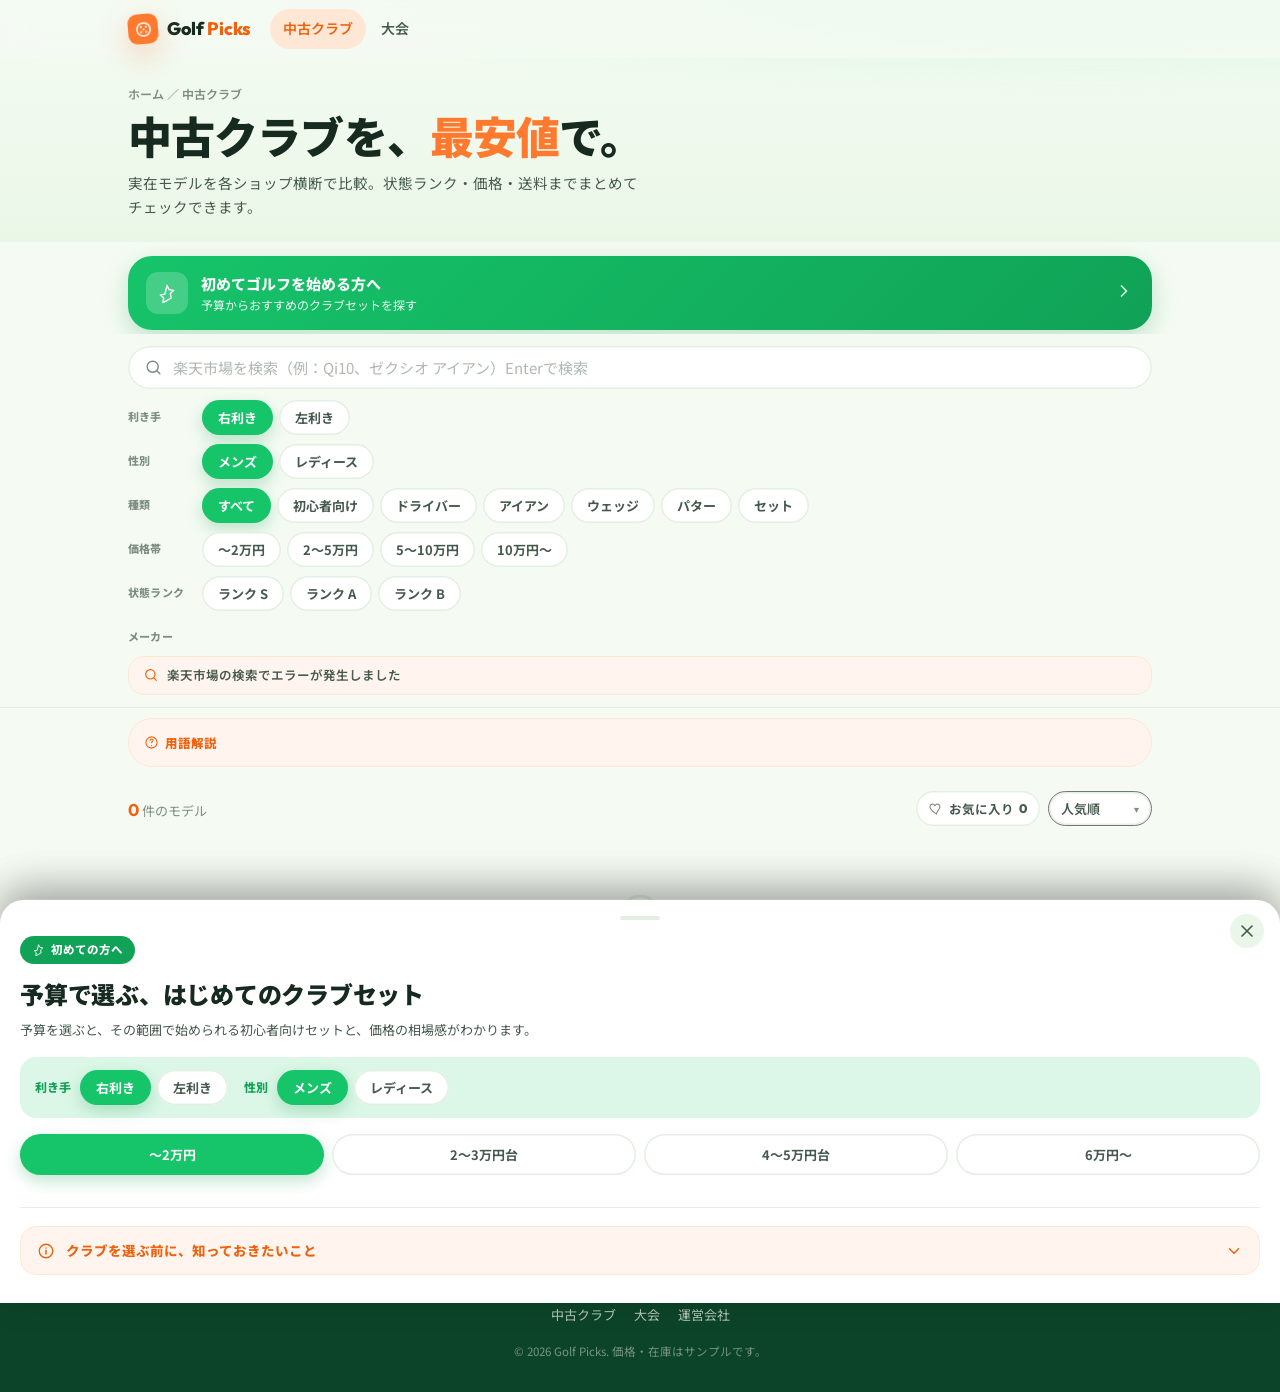
==== clubs.html @ e578b9ca "Add files via upload" ====
<!DOCTYPE html>
<html lang="ja">
<head>
<meta charset="UTF-8">
<meta name="viewport" content="width=device-width, initial-scale=1.0, viewport-fit=cover">
<title>中古クラブを探す — Golf Picks</title>
<link rel="preconnect" href="https://fonts.googleapis.com">
<link rel="preconnect" href="https://fonts.gstatic.com" crossorigin>
<link href="https://fonts.googleapis.com/css2?family=Noto+Sans+JP:wght@400;500;700;900&family=Outfit:wght@600;700;800;900&display=swap" rel="stylesheet">
<style>
:root{
  --gold:#FF7A2F; --gold-deep:#F0610E;
  --green:#16C46A; --green-deep:#10A256; --green-ink:#0c4429; --green-soft:#dcf7e7;
  --cream:#FFE7D6; --cream-soft:#FFF5EE;
  --ink:#172a1f; --ink-soft:#46594d; --muted:#7c8d81;
  --line:#e3efe3; --line-soft:#eef6ee;
  --bg:#f5fbf3; --bg-soft:#eaf6e8; --bg-warm:#f8fdf6;
  --rankS:#16C46A; --rankA:#FF7A2F; --rankB:#8a9a8f;
  --r-sm:10px; --r-md:16px; --r-lg:24px; --r-pill:999px;
  --sh-sm:0 1px 3px rgba(14,61,39,.08);
  --sh-md:0 6px 22px rgba(14,61,39,.10);
  --sh-lg:0 22px 60px rgba(14,61,39,.16);
  --sh-gold:0 10px 30px rgba(242,100,25,.30);
  --ff-jp:"Noto Sans JP",system-ui,sans-serif;
  --ff-display:"Outfit","Noto Sans JP",sans-serif;
  --gut:18px; --maxw:1080px;
}
*{box-sizing:border-box;margin:0;padding:0;}
html{-webkit-text-size-adjust:100%;scroll-behavior:smooth;}
body{font-family:var(--ff-jp);color:var(--ink);background:var(--bg);font-size:15px;line-height:1.7;-webkit-font-smoothing:antialiased;overflow-x:hidden;}
button{font-family:inherit;cursor:pointer;border:none;background:none;color:inherit;}
a{color:inherit;text-decoration:none;}
:focus-visible{outline:3px solid rgba(242,100,25,.5);outline-offset:2px;border-radius:6px;}
.wrap{max-width:var(--maxw);margin:0 auto;padding:0 var(--gut);}
.num{font-family:var(--ff-display);font-weight:800;font-variant-numeric:tabular-nums;}

/* ヘッダー */
.hd{position:fixed;top:0;left:0;right:0;z-index:200;background:rgba(245,251,243,.82);backdrop-filter:blur(16px);transition:box-shadow .3s,background .3s;padding-top:env(safe-area-inset-top);}
.hd.scrolled{box-shadow:0 1px 0 var(--line),var(--sh-sm);background:rgba(245,251,243,.96);}
.hd-in{display:flex;align-items:center;gap:14px;height:58px;}
.logo{display:inline-flex;align-items:center;gap:9px;font-family:var(--ff-display);font-weight:800;font-size:18px;}
.logo-mark{width:30px;height:30px;border-radius:9px;background:var(--gold);color:#fff;display:grid;place-items:center;box-shadow:var(--sh-gold);transform:rotate(-5deg);transition:transform .3s cubic-bezier(.34,1.56,.64,1);}
.logo:hover .logo-mark{transform:rotate(5deg) scale(1.08);}
.logo-text span{color:var(--gold-deep);}
.hd-nav{display:none;gap:2px;margin-left:6px;}
.hd-nav a{padding:8px 13px;border-radius:var(--r-pill);font-size:14px;font-weight:600;color:var(--ink-soft);transition:all .15s;}
.hd-nav a:hover,.hd-nav a.on{background:var(--cream);color:var(--gold-deep);}
.hd-actions{margin-left:auto;}
.burger{width:42px;height:42px;border-radius:12px;display:grid;place-items:center;color:var(--ink);}
@media(min-width:880px){.hd-nav{display:flex;}.burger{display:none;}:root{--gut:28px;}}

/* パンくず＋ページヘッダー */
.page-hero{padding:84px 0 22px;background:radial-gradient(120% 70% at 85% 0%, #d6f7e2 0%, transparent 55%),linear-gradient(180deg,#f5fbf3,#eaf7e7);}
.crumb{font-size:12px;color:var(--muted);font-weight:600;margin-bottom:10px;}
.crumb a:hover{color:var(--gold-deep);}
.page-hero h1{font-family:var(--ff-display);font-size:clamp(28px,7vw,44px);font-weight:900;letter-spacing:-.02em;line-height:1.1;margin-bottom:8px;}
.page-hero h1 .hl{color:var(--gold);}
.page-hero p{color:var(--ink-soft);font-size:14.5px;max-width:520px;}
.ph-stats{display:flex;gap:22px;margin-top:18px;flex-wrap:wrap;}
.ph-stat .num{font-size:22px;color:var(--green-deep);line-height:1;}
.ph-stat small{font-size:11px;color:var(--muted);display:block;margin-top:3px;}

/* フィルター */
.filter{position:relative;z-index:100;background:rgba(245,251,243,.9);backdrop-filter:blur(12px);padding:12px 0;border-bottom:1px solid var(--line);}
.filter-row{display:flex;gap:8px;overflow-x:auto;padding-bottom:2px;-webkit-overflow-scrolling:touch;scrollbar-width:none;}
.filter-row::-webkit-scrollbar{display:none;}

/* ★ 検索状態バー */
.search-status{display:flex;align-items:center;gap:8px;margin-top:10px;padding:9px 14px;background:var(--cream-soft);border:1px solid var(--cream);border-radius:var(--r-md);font-size:12.5px;color:var(--ink-soft);font-weight:600;line-height:1.5;}
.search-status svg{color:var(--gold-deep);}
.search-status b{color:var(--gold-deep);font-weight:800;}

/* ★ 必須セレクタ（利き手・性別） */
.refine-divider{height:1px;background:var(--line);margin:3px 0;}
.rchip-more{color:var(--gold-deep)!important;box-shadow:inset 0 0 0 1.5px var(--cream)!important;background:var(--cream-soft)!important;}
.must-chips{display:flex;gap:6px;}
.mchip{font-size:13px;font-weight:700;color:var(--ink-soft);background:#fff;padding:8px 16px;border-radius:var(--r-pill);box-shadow:inset 0 0 0 1.5px var(--line);transition:all .16s;cursor:pointer;}
.mchip:active{transform:scale(.95);}
.mchip.on{background:var(--green);color:#fff;box-shadow:0 6px 16px rgba(35,163,91,.28);}

/* ★ ページ送り */
.pager{display:flex;align-items:center;justify-content:center;gap:14px;margin:22px 0 4px;}
.pager-btn{display:flex;align-items:center;gap:5px;font-size:13px;font-weight:800;color:var(--green-deep);background:#fff;padding:10px 18px;border-radius:var(--r-pill);box-shadow:var(--sh-sm);cursor:pointer;transition:all .15s;}
.pager-btn:active{transform:scale(.96);}
.pager-btn:disabled{opacity:.4;cursor:not-allowed;color:var(--muted);}
.pager-info{font-size:13px;font-weight:700;color:var(--ink-soft);min-width:120px;text-align:center;}
.pager-info b{color:var(--gold-deep);font-weight:900;}

/* ★ 知っておきたいこと */
.know-block{margin-top:18px;padding-top:18px;border-top:1px solid var(--line);}
.know-toggle{width:100%;display:flex;align-items:center;gap:11px;background:var(--cream-soft);border:1.5px solid var(--cream);border-radius:var(--r-md);padding:14px 16px;cursor:pointer;text-align:left;transition:background .15s;}
.know-toggle:hover{background:#fdf3e3;}
.know-ico{flex:none;color:var(--gold-deep);display:flex;}
.know-ttl{flex:1;font-size:13.5px;font-weight:800;color:var(--gold-deep);line-height:1.4;}
.know-arrow{flex:none;color:var(--gold-deep);display:flex;transition:transform .25s;}
.know-toggle[aria-expanded="true"] .know-arrow{transform:rotate(180deg);}
.know-body{background:#fff;border:1.5px solid var(--cream);border-top:none;border-radius:0 0 var(--r-md) var(--r-md);padding:18px 18px 20px;margin-top:-2px;}
.know-body p{font-size:13.5px;line-height:1.8;color:var(--ink);margin-bottom:13px;}
.know-body b{color:var(--green-deep);font-weight:800;}
.know-lead{font-size:15px;line-height:1.7;color:var(--ink);background:var(--green-soft);border-radius:var(--r-md);padding:13px 15px;margin-bottom:15px;font-weight:600;}
.know-lead b{color:var(--green-deep);font-weight:900;}
.know-point{display:flex;gap:12px;align-items:flex-start;background:var(--cream-soft);border-radius:var(--r-md);padding:14px 15px;margin:4px 0 14px;}
.know-point-no{flex:none;font-size:12px;font-weight:900;color:#fff;background:var(--gold);padding:4px 12px;border-radius:var(--r-pill);margin-top:2px;}
.know-point p{margin:0;}
.know-foot{font-size:12.5px;color:var(--ink-soft);background:var(--bg-soft);border-radius:var(--r-md);padding:12px 14px;margin-bottom:0!important;}
.pager-btn:active{transform:scale(.96);}
.pager-btn:disabled{opacity:.4;cursor:not-allowed;color:var(--muted);}
.pager-info{font-size:13px;font-weight:700;color:var(--ink-soft);min-width:120px;text-align:center;}
.pager-info b{color:var(--gold-deep);font-weight:900;}

/* ① 予算スライダー */
.starter{padding:18px 0 4px;}
.starter-card{background:linear-gradient(160deg,#eafaf0,#dff6e8);border:1.5px solid #b8eccb;border-radius:var(--r-lg);padding:20px 18px;}
.starter-badge{display:inline-flex;align-items:center;gap:6px;font-size:11.5px;font-weight:800;color:#fff;background:var(--green-deep);padding:4px 12px;border-radius:var(--r-pill);}
.starter-card h2{font-family:var(--ff-display);font-size:clamp(20px,4.6vw,26px);font-weight:900;letter-spacing:-.01em;margin:12px 0 5px;}
.starter-card>p{font-size:13px;color:var(--ink-soft);margin-bottom:16px;}
.budget{background:#fff;border-radius:var(--r-md);padding:15px 16px;box-shadow:var(--sh-sm);}
.budget-head{display:flex;align-items:baseline;justify-content:space-between;margin-bottom:10px;}
.starter-opts{display:flex;flex-direction:column;gap:11px;margin-bottom:14px;}
.opt-grp{display:flex;align-items:center;gap:10px;}
.opt-lbl{flex:none;width:48px;font-size:12px;font-weight:800;color:var(--green-deep);}
.opt-chips{display:flex;flex-wrap:wrap;gap:6px;}
.opt{font-size:12.5px;font-weight:700;color:var(--ink-soft);background:#fff;padding:7px 13px;border-radius:var(--r-pill);box-shadow:inset 0 0 0 1.4px var(--line);transition:all .15s;}
.opt:active{transform:scale(.94);}
.opt.on{background:var(--green);color:#fff;box-shadow:0 5px 14px rgba(35,163,91,.26);}
.budget-label{font-size:12px;font-weight:700;color:var(--ink-soft);}
.budget-val{font-family:var(--ff-display);font-weight:900;font-size:26px;color:var(--green-deep);}
.budget-ticks{display:flex;justify-content:space-between;margin-top:7px;font-size:10.5px;color:var(--muted);font-weight:600;}
.starter-set{margin-top:14px;}

/* ★ 予算帯タブ */
.budget-tabs{display:flex;gap:8px;flex-wrap:wrap;margin-bottom:14px;}
.budget-tab{flex:1;min-width:78px;font-size:13px;font-weight:700;color:var(--ink-soft);background:#fff;padding:11px 8px;border-radius:var(--r-pill);box-shadow:inset 0 0 0 1.5px var(--line);transition:all .16s;cursor:pointer;}
.budget-tab:active{transform:scale(.96);}
.budget-tab.on{background:var(--green);color:#fff;box-shadow:0 6px 16px rgba(35,163,91,.28);}

/* ★ 相場ライン */
.market-line{display:flex;align-items:stretch;gap:0;background:#fff;border-radius:var(--r-md);box-shadow:var(--sh-sm);overflow:hidden;margin-bottom:14px;}
.market-line.loading{padding:16px;justify-content:center;color:var(--ink-soft);font-size:12.5px;font-weight:600;}
.ml-cell{flex:1;padding:12px 10px;text-align:center;border-right:1px solid var(--bg-soft);}
.ml-cell:last-child{border-right:none;}
.ml-cell .ml-lbl{display:block;font-size:10.5px;color:var(--muted);font-weight:700;margin-bottom:3px;}
.ml-cell .ml-num{font-family:var(--ff-display);font-weight:900;font-size:17px;color:var(--green-deep);line-height:1;}
.ml-cell .ml-num.gold{color:var(--gold-deep);}
.ml-cell .ml-sub{font-size:9.5px;color:var(--muted);font-weight:600;}

/* ★ セットカード */
.set-card{display:flex;gap:12px;background:#fff;border-radius:var(--r-md);padding:12px;box-shadow:var(--sh-sm);margin-bottom:10px;text-decoration:none;color:inherit;transition:transform .15s,box-shadow .15s;}
.set-card:active{transform:scale(.99);}
.set-card:hover{box-shadow:var(--sh-md);}
.set-card-thumb{flex:none;width:84px;height:84px;border-radius:10px;background:var(--bg-soft);overflow:hidden;display:grid;place-items:center;}
.set-card-thumb img{width:100%;height:100%;object-fit:contain;padding:5px;}
.set-card-body{flex:1;min-width:0;display:flex;flex-direction:column;}
.set-card-tags{display:flex;gap:5px;margin-bottom:4px;flex-wrap:wrap;}
.set-card-tag{font-size:9.5px;font-weight:800;padding:2px 7px;border-radius:var(--r-pill);}
.set-card-tag.new{color:#fff;background:var(--green);}
.set-card-tag.used{color:var(--gold-deep);background:var(--cream-soft);}
.set-card-tag.review{color:var(--ink-soft);background:var(--bg-soft);}
.set-card-name{font-size:13px;font-weight:700;line-height:1.35;display:-webkit-box;-webkit-line-clamp:2;-webkit-box-orient:vertical;overflow:hidden;margin-bottom:auto;}
.set-card-foot{display:flex;align-items:flex-end;justify-content:space-between;margin-top:6px;}
.set-card-price{font-family:var(--ff-display);font-weight:900;font-size:19px;color:var(--gold-deep);line-height:1;}
.set-card-go{font-size:11px;font-weight:800;color:var(--green-deep);background:var(--green-soft);padding:6px 12px;border-radius:var(--r-pill);flex:none;}
.set-empty{text-align:center;font-size:13px;color:var(--ink-soft);padding:24px 16px;background:#fff;border-radius:var(--r-md);box-shadow:var(--sh-sm);}
.set-note{font-size:11px;color:var(--muted);text-align:center;margin-top:6px;line-height:1.5;}

/* ⑨ 専用入口 */
.entries-sec{padding:14px 0 4px;}
.entries-grid{display:grid;grid-template-columns:1fr 1fr 1fr;gap:10px;}
@media(max-width:560px){.entries-grid{grid-template-columns:1fr;}}
.ent-card{display:flex;flex-direction:column;align-items:flex-start;gap:3px;text-align:left;padding:16px;border-radius:var(--r-lg);background:#fff;border:1.5px solid var(--line);transition:transform .18s cubic-bezier(.34,1.4,.64,1),box-shadow .2s,border-color .2s;}
.ent-card:active{transform:scale(.98);}
.ent-card.on{border-color:var(--gold);box-shadow:0 10px 26px rgba(242,100,25,.16);}
.ent-ico{width:42px;height:42px;border-radius:12px;display:grid;place-items:center;margin-bottom:7px;}
.ent-lefty .ent-ico{background:#e4f0ff;color:#2f7dd1;}
.ent-ladies .ent-ico{background:#ffe6f2;color:#d6498f;}
.ent-senior .ent-ico{background:#fff0e0;color:var(--gold-deep);}
.ent-card strong{font-size:15px;font-weight:800;}
.ent-card small{font-size:11.5px;color:var(--muted);}

/* ③ 失敗回避ガイド */
.guide-sec{padding:14px 0 4px;}
.guide{background:#fff;border:1px solid var(--line);border-radius:var(--r-lg);box-shadow:var(--sh-sm);overflow:hidden;}
.guide summary{list-style:none;cursor:pointer;display:flex;align-items:center;gap:10px;padding:15px 16px;font-size:14.5px;font-weight:800;}
.guide summary::-webkit-details-marker{display:none;}
.guide-ic{flex:none;width:30px;height:30px;border-radius:9px;background:var(--cream-soft);color:var(--gold-deep);display:grid;place-items:center;}
.guide-arrow{margin-left:auto;color:var(--muted);transition:transform .25s;}
.guide[open] .guide-arrow{transform:rotate(180deg);}
.guide-body{padding:0 16px 16px;display:flex;flex-direction:column;gap:11px;}
.guide-item{padding:12px 14px;background:var(--bg-warm);border-radius:var(--r-md);border-left:3px solid var(--gold);}
.guide-item b{display:block;font-size:13.5px;margin-bottom:3px;}
.guide-item span{font-size:12.5px;color:var(--ink-soft);line-height:1.65;}

/* ② やさしさ度・⑦損得（カード内） */
.club-ease{display:flex;align-items:center;gap:6px;margin:8px 0 2px;font-size:11px;color:var(--ink-soft);}
.ease-label{font-weight:700;color:var(--muted);}
.ease-bar{flex:1;height:6px;background:var(--bg-soft);border-radius:3px;overflow:hidden;}
.ease-fill{height:100%;background:linear-gradient(90deg,var(--green),var(--green-deep));border-radius:3px;}
.ease-num{font-family:var(--ff-display);font-weight:800;color:var(--green-deep);font-size:11px;}
.club-save{margin-top:8px;background:var(--cream-soft);border:1px dashed var(--gold);border-radius:var(--r-sm);padding:8px 10px;font-size:11.5px;color:var(--gold-deep);font-weight:600;line-height:1.5;display:flex;align-items:center;gap:7px;}
.club-save svg{flex:none;}

/* ⑤ 用語ホバー辞典 */
.termbar-sec{padding:10px 0 0;}
.termbar{background:var(--cream-soft);border:1px solid var(--cream);border-radius:var(--r-lg);padding:13px 15px;display:flex;flex-wrap:wrap;align-items:center;gap:9px;}
.termbar-lead{display:inline-flex;align-items:center;gap:6px;font-size:12.5px;font-weight:800;color:var(--gold-deep);}
.termbar-chips{display:flex;flex-wrap:wrap;gap:7px;}
.term{font-size:12.5px;font-weight:700;color:var(--ink-soft);background:#fff;border:none;border-bottom:2px dotted var(--gold);border-radius:8px;padding:5px 11px;cursor:pointer;box-shadow:var(--sh-sm);transition:all .15s;}
.term:hover,.term:focus,.term.act{color:var(--gold-deep);background:var(--cream);outline:none;}
.term:active{transform:scale(.94);}
.term-pop{position:fixed;z-index:500;max-width:240px;background:var(--ink);color:#fff;font-size:12px;font-weight:500;line-height:1.6;padding:10px 13px;border-radius:10px;box-shadow:var(--sh-lg);opacity:0;visibility:hidden;transform:translateY(4px);transition:all .18s;pointer-events:none;}
.term-pop.show{opacity:1;visibility:visible;transform:translateY(0);}
.term-pop b{color:var(--gold);display:block;margin-bottom:2px;font-size:12.5px;}
.term-pop::after{content:"";position:absolute;bottom:-6px;left:var(--ax,20px);border:6px solid transparent;border-top-color:var(--ink);border-bottom:0;}

/* 検索窓 */
.uc-search{display:flex;align-items:center;gap:10px;background:#fff;border-radius:var(--r-pill);box-shadow:inset 0 0 0 1.5px var(--line);padding:11px 16px;margin-bottom:11px;transition:box-shadow .18s;}
.uc-search:focus-within{box-shadow:inset 0 0 0 1.5px var(--gold);}
.uc-search>svg{color:var(--muted);flex:none;}
.uc-search input{border:none;outline:none;background:none;font-family:inherit;font-size:15px;font-weight:500;color:var(--ink);width:100%;}
.uc-search input::placeholder{color:#aeb9b0;font-weight:400;}
.uc-clear{flex:none;width:26px;height:26px;border-radius:50%;background:var(--bg-soft);display:grid;place-items:center;color:var(--muted);}

/* 詳細絞り込み */
.uc-refine{margin-top:11px;display:flex;flex-direction:column;gap:9px;}
.refine-grp{display:flex;align-items:flex-start;gap:10px;}
.refine-lbl{flex:none;width:64px;font-size:11px;font-weight:800;color:var(--muted);padding-top:7px;letter-spacing:.02em;}
.refine-chips{flex:1;display:flex;flex-wrap:wrap;gap:6px;}
.rchip{font-size:13px;font-weight:700;color:var(--ink-soft);background:#fff;padding:8px 16px;border-radius:var(--r-pill);box-shadow:inset 0 0 0 1.5px var(--line);transition:all .16s;}
.rchip:active{transform:scale(.95);}
.rchip.on{background:var(--green);color:#fff;box-shadow:0 6px 16px rgba(35,163,91,.28);}
.rchip.rk-S.on{background:var(--rankS);}
.rchip.rk-A.on{background:var(--rankA);}
.rchip.rk-B.on{background:var(--rankB);}

/* リストヘッダー操作 */
.list-actions{display:flex;align-items:center;gap:8px;}
.fav-toggle{display:inline-flex;align-items:center;gap:5px;font-size:12.5px;font-weight:700;color:var(--ink-soft);background:#fff;padding:8px 13px;border-radius:var(--r-pill);box-shadow:inset 0 0 0 1.4px var(--line);transition:all .15s;}
.fav-toggle svg{color:var(--muted);transition:color .15s;}
.fav-toggle:active{transform:scale(.95);}
.fav-toggle.on{background:var(--cream-soft);color:var(--gold-deep);box-shadow:inset 0 0 0 1.4px var(--gold);}
.fav-toggle.on svg{color:var(--gold);fill:var(--gold);}
.fav-toggle span{font-family:var(--ff-display);font-weight:800;}
.sort-wrap{position:relative;}
.sort{appearance:none;-webkit-appearance:none;font-size:12.5px;font-weight:700;color:var(--ink-soft);background:#fff;padding:8px 30px 8px 14px;border-radius:var(--r-pill);box-shadow:inset 0 0 0 1.4px var(--line);cursor:pointer;font-family:inherit;}
.sort-wrap::after{content:"▾";position:absolute;right:13px;top:50%;transform:translateY(-50%);font-size:10px;color:var(--muted);pointer-events:none;}

/* 空状態 */
.uc-empty{grid-column:1/-1;text-align:center;color:var(--muted);padding:48px 0;}
.uc-empty svg{color:var(--line);margin-bottom:10px;}
.uc-empty b{display:block;font-size:15px;color:var(--ink-soft);margin-bottom:4px;}
.uc-empty button{margin-top:14px;font-size:13px;font-weight:700;color:var(--gold-deep);background:var(--cream-soft);padding:9px 18px;border-radius:var(--r-pill);}
.chip{flex:none;font-size:13px;font-weight:700;color:var(--ink-soft);background:#fff;padding:8px 16px;border-radius:var(--r-pill);box-shadow:inset 0 0 0 1.5px var(--line);transition:all .16s;white-space:nowrap;}
.chip:active{transform:scale(.95);}
.chip.on{background:var(--green);color:#fff;box-shadow:0 6px 16px rgba(35,163,91,.28);}
.chip-bg{background:#fff;}

/* リスト */
.list{padding:24px 0 60px;}
.list-head{display:flex;align-items:baseline;justify-content:space-between;margin-bottom:16px;}
.list-head .count{font-size:13px;color:var(--muted);}
.list-head .count b{color:var(--gold-deep);font-family:var(--ff-display);font-size:17px;}
.sort{font-size:13px;font-weight:600;color:var(--ink-soft);background:#fff;padding:7px 12px;border-radius:var(--r-pill);box-shadow:inset 0 0 0 1.5px var(--line);}

.grid{display:grid;grid-template-columns:1fr;gap:14px;}
@media(min-width:680px){.grid{grid-template-columns:1fr 1fr;}}
@media(min-width:980px){.grid{grid-template-columns:1fr 1fr 1fr;}}

/* クラブカード */
.club{background:#fff;border-radius:var(--r-lg);box-shadow:var(--sh-sm);overflow:hidden;border:1px solid var(--line);display:flex;flex-direction:column;transition:transform .2s cubic-bezier(.34,1.4,.64,1),box-shadow .2s;}
.club:hover{transform:translateY(-4px);box-shadow:var(--sh-lg);}
.club-thumb{position:relative;height:140px;background:linear-gradient(135deg,#eef3ef,#dde7e0);display:grid;place-items:center;overflow:hidden;}
.club-thumb svg{opacity:.32;}
.club-rank{position:absolute;top:12px;left:12px;font-family:var(--ff-display);font-weight:800;font-size:11px;letter-spacing:.04em;color:#fff;padding:4px 10px;border-radius:var(--r-pill);}
.club-pop{position:absolute;top:12px;right:12px;background:rgba(23,42,31,.78);color:#fff;font-size:10.5px;font-weight:700;padding:4px 9px;border-radius:var(--r-pill);backdrop-filter:blur(4px);}
.club-beginner{position:absolute;bottom:12px;left:12px;background:var(--green);color:#fff;font-size:10.5px;font-weight:700;padding:3px 10px;border-radius:var(--r-pill);}
.club-body{padding:14px;display:flex;flex-direction:column;flex:1;}
.club-brand{font-family:var(--ff-display);font-size:11px;font-weight:700;letter-spacing:.08em;text-transform:uppercase;color:var(--muted);}
.club-model{font-size:15px;font-weight:700;line-height:1.35;margin:3px 0 8px;}
.club-meta{display:flex;flex-wrap:wrap;gap:6px;margin-bottom:10px;}
.tag{font-size:11px;font-weight:600;color:var(--ink-soft);background:var(--bg-soft);padding:3px 9px;border-radius:var(--r-pill);}
.club-rating{display:flex;align-items:center;gap:5px;font-size:12px;color:var(--ink-soft);margin-bottom:10px;}
.stars{color:var(--gold);letter-spacing:1px;font-size:12px;}
.club-price{margin-top:auto;padding-top:12px;border-top:1px dashed var(--line);}
.price-label{font-size:11px;color:var(--muted);font-weight:600;}
.price-row{display:flex;align-items:baseline;gap:8px;}
.price-now{font-family:var(--ff-display);font-weight:900;font-size:26px;color:var(--gold-deep);line-height:1;}
.price-retail{font-size:12px;color:var(--muted);text-decoration:line-through;}
.price-off{font-size:11px;font-weight:800;color:#fff;background:var(--gold);padding:2px 7px;border-radius:6px;}
.shop-count{font-size:11.5px;color:var(--muted);margin-top:6px;}
.shop-count b{color:var(--green-deep);}
.club-cta{display:flex;gap:8px;margin-top:12px;}
.btn-compare{flex:1;background:var(--green);color:#fff;font-weight:700;font-size:13.5px;padding:11px;border-radius:var(--r-md);box-shadow:0 6px 16px rgba(35,163,91,.26);transition:all .18s;}
.btn-compare:active{transform:scale(.97);}
.btn-fav{width:44px;border-radius:var(--r-md);box-shadow:inset 0 0 0 1.5px var(--line);display:grid;place-items:center;color:var(--muted);transition:all .18s;}
.btn-fav:active{transform:scale(.92);}
.btn-fav.on{color:var(--gold);box-shadow:inset 0 0 0 1.5px var(--gold);}

/* 比較モーダル */
.sheet-bd{position:fixed;inset:0;z-index:300;background:rgba(12,68,41,.5);opacity:0;visibility:hidden;transition:all .3s;}
.sheet-bd.open{opacity:1;visibility:visible;}
.sheet{position:fixed;left:0;right:0;bottom:0;z-index:301;background:#fff;border-radius:24px 24px 0 0;box-shadow:0 -10px 40px rgba(0,0,0,.2);transform:translateY(100%);transition:transform .4s cubic-bezier(.5,0,0,1);max-height:88vh;overflow-y:auto;padding:8px 20px calc(28px + env(safe-area-inset-bottom));}
.sheet.open{transform:translateY(0);}
.sheet-handle{width:40px;height:4px;background:var(--line);border-radius:2px;margin:8px auto 16px;}

/* ★ 「初めての方へ」CTAボタン（ページ上部） */
.starter-cta-sec{padding:14px 0 4px;}
.starter-cta{width:100%;display:flex;align-items:center;gap:13px;background:linear-gradient(135deg,var(--green),var(--green-deep));border-radius:var(--r-lg);padding:16px 18px;cursor:pointer;box-shadow:0 8px 24px rgba(35,163,91,.28);transition:transform .15s;text-align:left;}
.starter-cta:active{transform:scale(.98);}
.starter-cta-ico{flex:none;width:42px;height:42px;border-radius:12px;background:rgba(255,255,255,.2);display:grid;place-items:center;color:#fff;}
.starter-cta-txt{flex:1;display:flex;flex-direction:column;gap:2px;color:#fff;}
.starter-cta-txt b{font-size:15px;font-weight:800;}
.starter-cta-txt small{font-size:12px;opacity:.92;}
.starter-cta-arrow{flex:none;color:#fff;opacity:.85;}

/* ★ 右下に浮くFAB */
.starter-fab{position:fixed;right:16px;bottom:calc(18px + env(safe-area-inset-bottom));z-index:200;display:flex;flex-direction:column;align-items:center;gap:2px;background:var(--green-deep);color:#fff;border-radius:50%;width:62px;height:62px;justify-content:center;box-shadow:0 8px 22px rgba(12,68,41,.35);cursor:pointer;transition:transform .15s,opacity .25s;}
.starter-fab:active{transform:scale(.92);}
.starter-fab span{font-size:9.5px;font-weight:800;line-height:1;}
.starter-fab.hidden{opacity:0;visibility:hidden;transform:scale(.8);}

/* ★ 初めての方シート */
.starter-sheet{padding-top:8px;}
.starter-close{position:absolute;top:14px;right:16px;width:34px;height:34px;border-radius:50%;background:var(--bg-soft);display:grid;place-items:center;color:var(--ink-soft);cursor:pointer;z-index:2;}
.starter-sheet-head{margin-bottom:16px;}
.starter-sheet-head h2{font-family:var(--ff-display);font-size:clamp(19px,4.6vw,24px);font-weight:900;letter-spacing:-.01em;margin:11px 0 5px;}
.starter-sheet-head>p{font-size:13px;color:var(--ink-soft);line-height:1.6;}
.st-must{display:flex;gap:16px;flex-wrap:wrap;background:var(--green-soft);border-radius:var(--r-md);padding:13px 15px;margin-bottom:16px;}
.st-must-grp{display:flex;align-items:center;gap:9px;}
.st-must-lbl{font-size:12px;font-weight:800;color:var(--green-deep);}
.st-must-chips{display:flex;gap:6px;}
.sheet h3{font-family:var(--ff-display);font-size:18px;font-weight:800;line-height:1.3;margin-bottom:4px;}
.sheet-sub{font-size:12.5px;color:var(--muted);margin-bottom:18px;}
.shop{display:flex;align-items:center;gap:12px;padding:14px;border-radius:var(--r-md);border:1px solid var(--line);margin-bottom:10px;transition:all .18s;}
.shop:first-of-type{border-color:var(--gold);background:var(--cream-soft);}
.shop-rank{width:26px;height:26px;border-radius:50%;display:grid;place-items:center;font-family:var(--ff-display);font-weight:800;font-size:12px;flex:none;background:var(--bg-soft);color:var(--muted);}
.shop:first-of-type .shop-rank{background:var(--gold);color:#fff;}
.shop-info{flex:1;min-width:0;}
.shop-name{font-size:13.5px;font-weight:700;}
.shop-detail{font-size:11px;color:var(--muted);margin-top:1px;}
.shop-price{text-align:right;flex:none;}
.shop-price .num{font-size:18px;color:var(--gold-deep);}
.shop-go{display:block;font-size:10.5px;font-weight:700;color:var(--green-deep);margin-top:2px;}
.sheet-note{font-size:11px;color:var(--muted);text-align:center;margin-top:8px;}

/* リビール */
.reveal{opacity:0;transform:translateY(20px);transition:opacity .6s cubic-bezier(.2,.7,.2,1),transform .6s cubic-bezier(.2,.7,.2,1);}
.reveal.in{opacity:1;transform:none;}

/* フッター */
.ft{background:var(--green-ink);color:rgba(255,255,255,.85);padding:40px var(--gut) calc(30px + env(safe-area-inset-bottom));margin-top:20px;}
.ft-in{max-width:var(--maxw);margin:0 auto;text-align:center;}
.ft-logo{font-family:var(--ff-display);font-weight:800;font-size:20px;color:#fff;}
.ft-logo span{color:var(--gold);}
.ft-links{display:flex;gap:18px;justify-content:center;flex-wrap:wrap;margin:16px 0;font-size:13px;}
.ft-links a{opacity:.8;}
.ft-links a:hover{opacity:1;color:var(--gold);}
.ft-copy{font-size:11.5px;opacity:.5;margin-top:12px;}

@media(prefers-reduced-motion:reduce){*{animation:none!important;transition-duration:.01ms!important;}.reveal{opacity:1!important;transform:none!important;}}
</style>
</head>
<body>

<header class="hd" id="hd">
  <div class="wrap hd-in">
    <a class="logo" href="index.html"><span class="logo-mark"><svg width="17" height="17" viewBox="0 0 18 18" fill="none"><circle cx="9" cy="9" r="7" stroke="#fff" stroke-width="1.6"/><circle cx="9" cy="9" r="1" fill="#fff"/><circle cx="6.4" cy="6.4" r="1" fill="#fff"/><circle cx="11.6" cy="6.4" r="1" fill="#fff"/><circle cx="6.4" cy="11.6" r="1" fill="#fff"/><circle cx="11.6" cy="11.6" r="1" fill="#fff"/></svg></span><span class="logo-text">Golf <span>Picks</span></span></a>
    <nav class="hd-nav">
      <a href="clubs.html" class="on">中古クラブ</a><a href="#">大会</a>
    </nav>
    <div class="hd-actions">
      <button class="burger" aria-label="メニュー"><svg width="22" height="22" viewBox="0 0 22 22"><rect x="3" y="6" width="16" height="2" rx="1" fill="currentColor"/><rect x="3" y="10" width="16" height="2" rx="1" fill="currentColor"/><rect x="3" y="14" width="16" height="2" rx="1" fill="currentColor"/></svg></button>
    </div>
  </div>
</header>

<main>
  <section class="page-hero">
    <div class="wrap">
      <div class="crumb"><a href="#">ホーム</a> ／ 中古クラブ</div>
      <h1>中古クラブを、<span class="hl">最安値</span>で。</h1>
      <p>実在モデルを各ショップ横断で比較。状態ランク・価格・送料までまとめてチェックできます。</p>
    </div>
  </section>

  <!-- ① 「初めての方へ」呼び出しボタン（ページ上部） -->
  <section class="starter-cta-sec">
    <div class="wrap">
      <button class="starter-cta" id="openStarter">
        <span class="starter-cta-ico"><svg width="20" height="20" viewBox="0 0 24 24" fill="none"><path d="M12 3l2.5 5 5.5.8-4 3.9.9 5.5L12 21l-4.9 2.6.9-5.5-4-3.9 5.5-.8z" stroke="currentColor" stroke-width="1.7" stroke-linejoin="round"/></svg></span>
        <span class="starter-cta-txt">
          <b>初めてゴルフを始める方へ</b>
          <small>予算からおすすめのクラブセットを探す</small>
        </span>
        <span class="starter-cta-arrow"><svg width="20" height="20" viewBox="0 0 24 24" fill="none"><path d="M9 18l6-6-6-6" stroke="currentColor" stroke-width="2" stroke-linecap="round" stroke-linejoin="round"/></svg></span>
      </button>
    </div>
  </section>

  <!-- 右下に浮く呼び出しボタン -->
  <button class="starter-fab" id="openStarterFab" aria-label="初めての方へ">
    <svg width="22" height="22" viewBox="0 0 24 24" fill="none"><path d="M12 3l2.5 5 5.5.8-4 3.9.9 5.5L12 21l-4.9 2.6.9-5.5-4-3.9 5.5-.8z" stroke="currentColor" stroke-width="1.7" stroke-linejoin="round"/></svg>
    <span>初めての方</span>
  </button>

  <!-- ⑨ 専用入口：レフティ / レディース / シニア -->
  <div class="filter">
    <div class="wrap">
      <!-- 検索窓（Enterで楽天に再検索） -->
      <div class="uc-search">
        <svg width="19" height="19" viewBox="0 0 24 24" fill="none"><circle cx="11" cy="11" r="7" stroke="currentColor" stroke-width="1.8"/><path d="M20 20l-3.5-3.5" stroke="currentColor" stroke-width="1.8" stroke-linecap="round"/></svg>
        <input id="ucKw" placeholder="楽天市場を検索（例：Qi10、ゼクシオ アイアン）Enterで検索">
        <button id="ucKwClear" class="uc-clear" style="display:none" aria-label="クリア"><svg width="16" height="16" viewBox="0 0 24 24" fill="none"><path d="M6 6l12 12M18 6L6 18" stroke="currentColor" stroke-width="2" stroke-linecap="round"/></svg></button>
      </div>
      <!-- 統一された絞り込みパネル（すべての絞り込みをここにまとめる） -->
      <div class="uc-refine" id="ucRefine">
        <div class="refine-grp">
          <span class="refine-lbl">利き手</span>
          <div class="refine-chips" id="handChips">
            <button class="rchip on" data-val="right">右利き</button>
            <button class="rchip" data-val="left">左利き</button>
          </div>
        </div>
        <div class="refine-grp">
          <span class="refine-lbl">性別</span>
          <div class="refine-chips" id="genderChips">
            <button class="rchip on" data-val="mens">メンズ</button>
            <button class="rchip" data-val="ladies">レディース</button>
          </div>
        </div>
        <div class="refine-grp">
          <span class="refine-lbl">種類</span>
          <div class="refine-chips" id="filterRow"></div>
        </div>
        <div class="refine-grp">
          <span class="refine-lbl">価格帯</span>
          <div class="refine-chips" id="priceChips"></div>
        </div>
        <div class="refine-grp">
          <span class="refine-lbl">状態ランク</span>
          <div class="refine-chips" id="rankChips"></div>
        </div>
        <div class="refine-grp">
          <span class="refine-lbl">メーカー</span>
          <div class="refine-chips" id="brandChips"></div>
        </div>
        <div class="refine-grp" id="specialRow" style="display:none">
          <span class="refine-lbl">専用</span>
          <div class="refine-chips" id="specialChips"></div>
        </div>
      </div>
      <!-- ★ 検索状態バー：絞り込みの結果として下に表示 -->
      <div id="searchStatus" class="search-status"></div>
    </div>
  </div>

  <!-- ⑤ 用語ヘルプバー（タップで説明） -->
  <section class="termbar-sec">
    <div class="wrap">
      <div class="termbar reveal">
        <span class="termbar-lead"><svg width="15" height="15" viewBox="0 0 24 24" fill="none"><circle cx="12" cy="12" r="9" stroke="currentColor" stroke-width="1.7"/><path d="M9.5 9a2.5 2.5 0 015 0c0 1.5-2.5 2-2.5 3.5M12 17h.01" stroke="currentColor" stroke-width="1.7" stroke-linecap="round"/></svg> 用語解説</span>
        <div class="termbar-chips" id="termChips"></div>
      </div>
    </div>
  </section>

  <section class="list">
    <div class="wrap">
      <div class="list-head">
        <div class="count"><b id="resultCount">0</b> 件のモデル</div>
        <div class="list-actions">
          <button class="fav-toggle" id="favToggle"><svg width="15" height="15" viewBox="0 0 24 24" fill="none"><path d="M12 21s-7-4.5-9.5-8.5C.5 9 2 5 5.5 5c2 0 3.2 1.2 4 2.3.8-1.1 2-2.3 4-2.3C17 5 18.5 9 16.5 12.5 14 16.5 12 18 12 21z" stroke="currentColor" stroke-width="1.8" stroke-linejoin="round"/></svg> お気に入り <span id="favCount">0</span></button>
          <div class="sort-wrap">
            <select id="sortSel" class="sort">
              <option value="pop">人気順</option>
              <option value="priceAsc">価格が安い順</option>
              <option value="priceDesc">価格が高い順</option>
              <option value="new">新着順</option>
            </select>
          </div>
        </div>
      </div>
      <div class="grid" id="grid"></div>
      <!-- ★ ページ送り -->
      <div class="pager" id="pager"></div>
    </div>
  </section>
</main>

<footer class="ft">
  <div class="ft-in">
    <div class="ft-logo">Golf <span>Picks</span></div>
    <div class="ft-links"><a href="clubs.html">中古クラブ</a><a href="#">大会</a><a href="#">運営会社</a></div>
    <div class="ft-copy">© 2026 Golf Picks. 価格・在庫はサンプルです。</div>
  </div>
</footer>

<div class="sheet-bd" id="sheetBd"></div>
<div class="sheet" id="sheet">
  <div class="sheet-handle"></div>
  <h3 id="sheetTitle"></h3>
  <div class="sheet-sub" id="sheetSub"></div>
  <div id="sheetShops"></div>
  <div class="sheet-note">価格・送料・在庫状況は変動します。最新情報は各ショップでご確認ください。</div>
</div>

<!-- 「初めての方へ」ポップアップシート -->
<div class="sheet-bd" id="starterBd"></div>
<div class="sheet starter-sheet" id="starterSheet">
  <div class="sheet-handle"></div>
  <button class="starter-close" id="starterClose" aria-label="閉じる"><svg width="20" height="20" viewBox="0 0 24 24" fill="none"><path d="M6 6l12 12M18 6L6 18" stroke="currentColor" stroke-width="2" stroke-linecap="round"/></svg></button>
  <div class="starter-sheet-head">
    <span class="starter-badge"><svg width="13" height="13" viewBox="0 0 24 24" fill="none"><path d="M12 3l2.5 5 5.5.8-4 3.9.9 5.5L12 21l-4.9 2.6.9-5.5-4-3.9 5.5-.8z" stroke="currentColor" stroke-width="1.7" stroke-linejoin="round"/></svg> 初めての方へ</span>
    <h2>予算で選ぶ、はじめてのクラブセット</h2>
    <p>予算を選ぶと、その範囲で始められる初心者向けセットと、価格の相場感がわかります。</p>
  </div>

  <!-- 独自の利き手・性別（検索結果とは別物） -->
  <div class="st-must">
    <div class="st-must-grp">
      <span class="st-must-lbl">利き手</span>
      <div class="st-must-chips" id="stHandChips">
        <button class="mchip on" data-val="right">右利き</button>
        <button class="mchip" data-val="left">左利き</button>
      </div>
    </div>
    <div class="st-must-grp">
      <span class="st-must-lbl">性別</span>
      <div class="st-must-chips" id="stGenderChips">
        <button class="mchip on" data-val="mens">メンズ</button>
        <button class="mchip" data-val="ladies">レディース</button>
      </div>
    </div>
  </div>

  <!-- 予算帯タブ -->
  <div class="budget-tabs" id="budgetTabs">
    <button class="budget-tab on" data-band="b1">〜2万円</button>
    <button class="budget-tab" data-band="b2">2〜3万円台</button>
    <button class="budget-tab" data-band="b3">4〜5万円台</button>
    <button class="budget-tab" data-band="b4">6万円〜</button>
  </div>

  <!-- 相場ライン -->
  <div class="market-line" id="marketLine"></div>

  <!-- セットカード一覧 -->
  <div class="starter-set" id="starterSet"></div>

  <!-- 知っておきたいこと（ポップアップ内に統合） -->
  <div class="know-block">
    <button class="know-toggle" id="knowToggle" aria-expanded="false">
      <span class="know-ico"><svg width="18" height="18" viewBox="0 0 24 24" fill="none"><circle cx="12" cy="12" r="9" stroke="currentColor" stroke-width="1.8"/><path d="M12 11v5M12 8h.01" stroke="currentColor" stroke-width="2" stroke-linecap="round"/></svg></span>
      <span class="know-ttl">クラブを選ぶ前に、知っておきたいこと</span>
      <span class="know-arrow"><svg width="18" height="18" viewBox="0 0 24 24" fill="none"><path d="M6 9l6 6 6-6" stroke="currentColor" stroke-width="2" stroke-linecap="round" stroke-linejoin="round"/></svg></span>
    </button>
    <div class="know-body" id="knowBody" hidden>
      <div class="know-lead">
        結論から言うと、<b>最初から「自分に完璧に合う1本」を探さなくて大丈夫</b>です。
      </div>
      <p>ゴルフクラブは、ボールを打つ<b>ヘッド</b>と、棒の部分である<b>シャフト</b>の組み合わせでできています。このヘッドとシャフトには、それぞれ重さ・硬さ・長さ・角度などの違いが無数にあり、組み合わせは事実上きりがありません。</p>
      <p>そして、どの組み合わせが本当に自分に合うかは、<b>自分のスイングが固まって初めて分かる</b>ものです。始めたばかりの段階では、そもそも振り方が毎回変わるので、「合う・合わない」を判断する土台がまだありません。</p>
      <div class="know-point">
        <span class="know-point-no">だから</span>
        <p>初心者はまず、<b>無理なく始められるクラブ</b>で十分です。練習を重ねてスイングができあがってくると、自然と「自分はこういう球を打ちたい」「ここが合わない」と感じるようになります。<b>そのときに、自分に合う1本を選べばいい</b>のです。</p>
      </div>
      <p class="know-foot">レビューの評価は参考になりますが、それはあくまで「他の人にとって」の評価です。クラブ選びは、上達してからが本番。まずは気軽に1本、始めてみてください。</p>
    </div>
  </div>
</div>

<script>
/* ===================================================
   楽天API（サーバー経由・キーはブラウザに露出しない）
   ブラウザは自分のサイトの /api/clubs を叩くだけ
=================================================== */
var clubs = [];   /* サーバー経由で取得したデータを入れる */
var clubsLoaded = false;

/* 種類タブ → 楽天検索キーワードの対応表 */
var TYPE_KEYWORDS = {
  all:      "中古 ゴルフ クラブ",
  beginner: "中古 ゴルフ クラブ 初心者",
  driver:   "中古 ゴルフ ドライバー",
  iron:     "中古 ゴルフ アイアン セット",
  wedge:    "中古 ゴルフ ウェッジ",
  putter:   "中古 ゴルフ パター",
  set:      "中古 ゴルフ クラブ セット"
};

/* 現在の検索状態（画面表示と再検索に使う） */
var currentSearch = {
  label: "すべての中古クラブ",   /* 画面に出す見出し */
  baseKeyword: TYPE_KEYWORDS.all, /* 種類/キーワードの素の言葉 */
  source: "type",               /* "type"=種類タブ / "keyword"=検索窓 */
  sort: "standard",             /* 楽天側の並び順 */
  page: 1,                      /* 現在のページ */
  pageCount: 1,                 /* 総ページ数（楽天から取得） */
  totalHits: 0,                 /* 総ヒット件数（楽天から取得） */
  shownCount: 0                 /* このページで表示中の件数 */
};

/* 必須条件（利き手・性別） */
var mustOpts = { hand:"right", gender:"mens" };

/* 利き手・性別を楽天キーワードに変換 */
function mustKeywords(){
  var parts = [];
  parts.push(mustOpts.gender==="ladies" ? "レディース" : "メンズ");
  if(mustOpts.hand==="left") parts.push("左利き");
  return parts.join(" ");
}

/* 実際に楽天へ投げるキーワード（素の言葉＋必須条件） */
function fullKeyword(){
  return (currentSearch.baseKeyword + " " + mustKeywords()).trim();
}

/* 並び替えモード → 楽天APIのsort値 */
var SORT_MAP = {
  pop:       "standard",
  priceAsc:  "+itemPrice",
  priceDesc: "-itemPrice",
  new:       "-updateTimestamp"
};

/* 自分のサイトのAPIエンドポイントURLを作る */
function buildApiUrl(keyword, page, sort){
  var params = new URLSearchParams({
    keyword: keyword,
    page: page || 1,
    sort: sort || "standard"
  });
  return "/api/clubs?" + params.toString();
}

/* 商品名からクラブ種別を推定 */
function guessType(name){
  var n = name;
  if(/セット|set/i.test(n)) return "set";
  if(/ドライバー|driver/i.test(n)) return "driver";
  if(/アイアン|iron/i.test(n)) return "iron";
  if(/ウェッジ|wedge/i.test(n)) return "wedge";
  if(/パター|putter/i.test(n)) return "putter";
  return "driver";
}

/* 商品名からブランドを推定 */
function guessBrand(name){
  var brands = [
    "TaylorMade","テーラーメイド",
    "PING","ピン",
    "Callaway","キャロウェイ",
    "SRIXON","スリクソン",
    "Titleist","タイトリスト",
    "Mizuno","ミズノ",
    "Cleveland","クリーブランド",
    "Scotty Cameron","スコッティキャメロン",
    "Odyssey","オデッセイ",
    "XXIO","ゼクシオ",
    "DUNLOP","ダンロップ",
    "PRGR",
    "Yonex","ヨネックス",
    "Bridgestone","ブリヂストン",
    "Wilson","ウィルソン"
  ];
  for(var i=0;i<brands.length;i++){
    if(name.toLowerCase().indexOf(brands[i].toLowerCase())>=0) return brands[i];
  }
  return "その他";
}

/* 楽天商品データ → clubs配列の1件に変換 */
var _idSeq = 0;
function convertItem(item){
  var name = item.itemName || "";
  var price = item.itemPrice || 0;
  var retail = Math.round(price * 1.4);  /* 定価は推定（40%割引と仮定） */
  var type = guessType(name);
  var brand = guessBrand(name);
  var rating = item.reviewAverage ? parseFloat(item.reviewAverage) : 0;
  var reviews = item.reviewCount || 0;
  var img = (item.mediumImageUrls && item.mediumImageUrls[0]) ? item.mediumImageUrls[0].imageUrl : "";
  var url = item.itemUrl || "";
  var affiliateUrl = item.affiliateUrl || url;
  var shopName = item.shopName || "";

  /* gender/senior/lefty推定 */
  var gender = /レディース|レディ|ladies/i.test(name) ? "ladies" : "mens";
  var senior = /XXIO|ゼクシオ|egg|シニア|senior|軽量/i.test(name);
  var lefty = /左利き|レフティ|lefty|left/i.test(name);
  var beginner = /初心者|beginner|easy|やさしい|MAX|HOT|REVA|SGI/i.test(name) || type==="set";

  /* やさしさスコア（簡易） */
  var ease = 60;
  if(beginner) ease+=18; if(type==="set") ease+=12; if(type==="driver") ease+=6;
  if(rating>=4.5) ease+=6; else if(rating>=4.0) ease+=3;
  if(senior) ease+=10;
  ease = Math.max(35, Math.min(98, ease));

  var savePractice = Math.max(1, Math.round((retail-price)/1000));
  var off = Math.round((1-price/retail)*100);

  return {
    id: "r" + (++_idSeq),
    brand: brand,
    model: name.length > 60 ? name.slice(0,60)+"…" : name,
    modelFull: name,
    type: type,
    beginner: beginner,
    rank: rating>=4.5 ? "S" : rating>=4.0 ? "A" : "B",
    year: new Date().getFullYear(),
    flex: "—",
    loft: "—",
    rating: rating || 4.0,
    reviews: reviews,
    popRank: _idSeq,
    shopCount: 1,
    lowest: price,
    retail: retail,
    off: off,
    imageUrl: img,
    itemUrl: url,
    affiliateUrl: affiliateUrl,
    shopName: shopName,
    gender: gender,
    senior: senior,
    lefty: lefty,
    ease: ease,
    savePractice: savePractice,
    shops: [{name: shopName, price: price, ship:"送料確認要", cond:"楽天市場", url: affiliateUrl}]
  };
}

/* ローディング表示 */
function showLoading(){
  document.getElementById("grid").innerHTML =
    '<div class="uc-empty" id="loadingMsg">'+
    '<svg width="48" height="48" viewBox="0 0 24 24" fill="none"><circle cx="12" cy="12" r="9" stroke="var(--line)" stroke-width="2"/><path d="M12 3a9 9 0 019 9" stroke="var(--green)" stroke-width="2" stroke-linecap="round"><animateTransform attributeName="transform" type="rotate" from="0 12 12" to="360 12 12" dur="1s" repeatCount="indefinite"/></path></svg>'+
    '<b>楽天市場から最新情報を取得中...</b><span>少々お待ちください</span></div>';
}

/* エラー表示 */
function showApiError(msg){
  document.getElementById("grid").innerHTML =
    '<div class="uc-empty">'+
    '<svg width="48" height="48" viewBox="0 0 24 24" fill="none"><circle cx="12" cy="12" r="9" stroke="var(--line)" stroke-width="1.6"/><path d="M12 8v5M12 16h.01" stroke="var(--gold)" stroke-width="2" stroke-linecap="round"/></svg>'+
    '<b>データ取得エラー</b><span>'+msg+'</span>'+
    '<div><button onclick="fetchAllClubs()" style="margin-top:14px;font-size:13px;font-weight:700;color:var(--gold-deep);background:var(--cream-soft);padding:9px 18px;border-radius:999px;">再読み込み</button></div></div>';
}

/* 現在の検索状態（currentSearch）で楽天から取得（サーバー /api/clubs 経由） */
async function fetchAllClubs(){
  showLoading();
  updateSearchHeader(true);  /* 「検索中」表示 */
  clubs = [];
  _idSeq = 0;

  try {
    var url = buildApiUrl(fullKeyword(), currentSearch.page, currentSearch.sort);
    var res = await fetch(url);
    var data = await res.json();
    if(!res.ok){
      throw new Error(data.error || ("HTTP "+res.status));
    }
    var items = (data.Items || []);
    items.forEach(function(wrapper){
      var item = wrapper.Item || wrapper;
      clubs.push(convertItem(item));
    });

    clubsLoaded = true;

    /* 楽天が返した総件数・総ページ数を保存 */
    currentSearch.totalHits = data.count || 0;
    currentSearch.pageCount = Math.min(data.pageCount || 1, 100); /* 楽天上限100 */
    currentSearch.page      = data.page || currentSearch.page;

    /* 重複除去（商品名が近いもの） */
    var seen = {};
    clubs = clubs.filter(function(c){
      var key = c.model.slice(0,30);
      if(seen[key]) return false;
      seen[key] = true;
      return true;
    });

    currentSearch.shownCount = clubs.length;

    /* popRankをリセット */
    clubs.forEach(function(c,i){ c.popRank = i+1; });

    /* メーカーチップを再構築 */
    rebuildBrandChips();

    /* 件数表示更新 */
    var heroCount = document.getElementById("heroCount");
    if(heroCount) heroCount.textContent = currentSearch.totalHits.toLocaleString("ja-JP");

    render();
    updateSearchHeader(false);  /* 検索完了：件数つき表示 */
    renderPager();              /* ページ送り描画 */

    /* ページ移動時はリストの先頭へスクロール */
    if(currentSearch.page > 1){
      var list = document.querySelector(".list");
      if(list) list.scrollIntoView({behavior:"smooth", block:"start"});
    }

  } catch(e) {
    console.error(e);
    showApiError(e.message || "通信エラーが発生しました");
    updateSearchHeader(false, true);  /* エラー表示 */
  }
}

/* 「今、何を検索した結果か」の見出しを更新 */
function updateSearchHeader(isLoading, isError){
  var bar = document.getElementById("searchStatus");
  if(!bar) return;
  var icon = '<svg width="16" height="16" viewBox="0 0 24 24" fill="none" style="flex:none"><circle cx="11" cy="11" r="7" stroke="currentColor" stroke-width="1.8"/><path d="M20 20l-3.5-3.5" stroke="currentColor" stroke-width="1.8" stroke-linecap="round"/></svg>';
  var srcLabel = currentSearch.source==="keyword" ? "キーワード検索" : "カテゴリ";
  var cond = (mustOpts.gender==="ladies"?"レディース":"メンズ") + (mustOpts.hand==="left"?"・左利き":"");
  if(isError){
    bar.innerHTML = icon + '<span>楽天市場の検索でエラーが発生しました</span>';
  } else if(isLoading){
    bar.innerHTML = icon + '<span>楽天市場で「<b>'+escapeHtml(currentSearch.label)+'</b>」（'+cond+'）を検索中...</span>';
  } else {
    var total = currentSearch.totalHits.toLocaleString("ja-JP");
    bar.innerHTML = icon +
      '<span>楽天市場（'+srcLabel+'）：「<b>'+escapeHtml(currentSearch.label)+'</b>」（'+cond+'）で <b>'+total+'</b> 件ヒット ／ '+
      'うち <b>'+currentSearch.shownCount+'</b> 件を表示中（'+currentSearch.page+' / '+currentSearch.pageCount+' ページ）</span>';
  }
}
function escapeHtml(s){ return String(s).replace(/[&<>"]/g, function(c){return {"&":"&amp;","<":"&lt;",">":"&gt;",'"':"&quot;"}[c];}); }

/* ページ送りを描画 */
function renderPager(){
  var pager = document.getElementById("pager");
  if(!pager) return;
  if(currentSearch.pageCount <= 1){ pager.innerHTML = ""; return; }
  var p = currentSearch.page, pc = currentSearch.pageCount;
  pager.innerHTML =
    '<button class="pager-btn" id="pagerPrev" '+(p<=1?"disabled":"")+'>'+
      '<svg width="16" height="16" viewBox="0 0 24 24" fill="none"><path d="M15 18l-6-6 6-6" stroke="currentColor" stroke-width="2" stroke-linecap="round" stroke-linejoin="round"/></svg>前へ</button>'+
    '<span class="pager-info"><b>'+p+'</b> / '+pc+' ページ</span>'+
    '<button class="pager-btn" id="pagerNext" '+(p>=pc?"disabled":"")+'>'+
      '次へ<svg width="16" height="16" viewBox="0 0 24 24" fill="none"><path d="M9 18l6-6-6-6" stroke="currentColor" stroke-width="2" stroke-linecap="round" stroke-linejoin="round"/></svg></button>';
  var prev = document.getElementById("pagerPrev");
  var next = document.getElementById("pagerNext");
  if(prev) prev.onclick = function(){ if(currentSearch.page>1){ currentSearch.page--; fetchAllClubs(); } };
  if(next) next.onclick = function(){ if(currentSearch.page<currentSearch.pageCount){ currentSearch.page++; fetchAllClubs(); } };
}

/* メーカーチップを動的再構築 */
function rebuildBrandChips(){
  var brandChips = document.getElementById("brandChips");
  if(!brandChips) return;
  brandChips.innerHTML = "";
  var brandList = [];
  clubs.forEach(function(c){ if(brandList.indexOf(c.brand)<0 && c.brand!=="その他") brandList.push(c.brand); });
  brandList.sort();

  var LIMIT = 8;
  function makeChip(br){
    var b = document.createElement("button");
    b.className = "rchip"; b.textContent = br;
    if(activeBrand===br) b.classList.add("on");
    b.onclick = function(){
      activeBrand = (activeBrand===br)?null:br;
      brandChips.querySelectorAll(".rchip").forEach(function(c){c.classList.remove("on");});
      if(activeBrand) b.classList.add("on");
      render();
    };
    return b;
  }

  /* 最初の8個 */
  brandList.slice(0, LIMIT).forEach(function(br){ brandChips.appendChild(makeChip(br)); });

  /* 残りがあれば「もっと見る」 */
  if(brandList.length > LIMIT){
    var more = document.createElement("button");
    more.className = "rchip rchip-more";
    more.textContent = "もっと見る +" + (brandList.length - LIMIT);
    more.onclick = function(){
      more.remove();
      brandList.slice(LIMIT).forEach(function(br){ brandChips.appendChild(makeChip(br)); });
    };
    brandChips.appendChild(more);
  }
}

var types = [
  {id:"all",label:"すべて"},{id:"beginner",label:"初心者向け"},{id:"driver",label:"ドライバー"},
  {id:"iron",label:"アイアン"},{id:"wedge",label:"ウェッジ"},{id:"putter",label:"パター"},{id:"set",label:"セット"}
];
var rankColor = {S:"var(--rankS)",A:"var(--rankA)",B:"var(--rankB)"};
var typeIcon = {
  driver:'<svg width="46" height="46" viewBox="0 0 48 48" fill="none"><ellipse cx="34" cy="13" rx="9" ry="6" fill="#9fb3a6"/><rect x="20" y="14" width="3" height="28" rx="1.5" fill="#9fb3a6" transform="rotate(-20 21 28)"/></svg>',
  iron:'<svg width="46" height="46" viewBox="0 0 48 48" fill="none"><path d="M28 10 L36 34 L24 34 Z" fill="#9fb3a6"/><rect x="26" y="10" width="3" height="26" rx="1.5" fill="#9fb3a6"/></svg>',
  wedge:'<svg width="46" height="46" viewBox="0 0 48 48" fill="none"><path d="M30 12 L34 34 L22 34 Z" fill="#9fb3a6"/><rect x="28" y="8" width="3" height="28" rx="1.5" fill="#9fb3a6"/></svg>',
  putter:'<svg width="46" height="46" viewBox="0 0 48 48" fill="none"><rect x="12" y="30" width="24" height="5" rx="2.5" fill="#9fb3a6"/><rect x="22" y="10" width="3" height="22" rx="1.5" fill="#9fb3a6"/></svg>',
  set:'<svg width="46" height="46" viewBox="0 0 48 48" fill="none"><rect x="14" y="14" width="20" height="24" rx="4" fill="#9fb3a6"/><rect x="18" y="10" width="3" height="10" rx="1.5" fill="#9fb3a6"/><rect x="24" y="9" width="3" height="11" rx="1.5" fill="#9fb3a6"/><rect x="30" y="10" width="3" height="10" rx="1.5" fill="#9fb3a6"/></svg>'
};
var yen = function(n){return "¥"+n.toLocaleString("ja-JP");};
var stars = function(r){var f=Math.round(r);return "★".repeat(f)+"☆".repeat(5-f);};

var activeType = "all";
var favs = {};
var kw = "";
var activePrice = null;     // 価格帯
var activeRanks = {};       // 状態ランク（複数可）
var activeBrand = null;     // メーカー
var sortMode = "pop";
var favOnly = false;

var priceBands = [
  {id:"p1",label:"〜2万円",min:0,max:20000},
  {id:"p2",label:"2〜5万円",min:20000,max:50000},
  {id:"p3",label:"5〜10万円",min:50000,max:100000},
  {id:"p4",label:"10万円〜",min:100000,max:Infinity}
];

/* 種類チップ描画（押すと楽天に再検索） */
var filterRow = document.getElementById("filterRow");
types.forEach(function(t){
  var b = document.createElement("button");
  b.className = "rchip" + (t.id==="all"?" on":"");
  b.textContent = t.label;
  b.onclick = function(){
    activeType = t.id;
    document.querySelectorAll("#filterRow .rchip").forEach(function(c){c.classList.remove("on");});
    b.classList.add("on");
    /* 検索窓はクリアして、種類カテゴリで楽天を再検索 */
    kw = "";
    if(ucKw){ ucKw.value=""; }
    if(ucKwClear){ ucKwClear.style.display="none"; }
    currentSearch.source  = "type";
    currentSearch.label   = t.label;
    currentSearch.baseKeyword = TYPE_KEYWORDS[t.id] || TYPE_KEYWORDS.all;
    currentSearch.page = 1;
    fetchAllClubs();
  };
  filterRow.appendChild(b);
});

/* 価格帯チップ */
var priceChips = document.getElementById("priceChips");
priceBands.forEach(function(p){
  var b = document.createElement("button");
  b.className = "rchip"; b.textContent = p.label;
  b.onclick = function(){
    activePrice = (activePrice===p.id)?null:p.id;
    priceChips.querySelectorAll(".rchip").forEach(function(c){c.classList.remove("on");});
    if(activePrice) b.classList.add("on");
    render();
  };
  priceChips.appendChild(b);
});

/* 状態ランクチップ */
var rankChips = document.getElementById("rankChips");
["S","A","B"].forEach(function(rk){
  var b = document.createElement("button");
  b.className = "rchip rk-"+rk; b.textContent = "ランク "+rk;
  b.onclick = function(){
    activeRanks[rk] = !activeRanks[rk];
    b.classList.toggle("on", activeRanks[rk]);
    render();
  };
  rankChips.appendChild(b);
});

/* メーカーチップは fetchAllClubs 完了後に rebuildBrandChips() で生成 */
var brandChips = document.getElementById("brandChips");

/* 検索窓：入力中は手元の結果を絞り込み、Enterで楽天に再検索 */
var ucKw = document.getElementById("ucKw");
var ucKwClear = document.getElementById("ucKwClear");
ucKw.addEventListener("input", function(){
  kw = ucKw.value.trim();
  ucKwClear.style.display = kw ? "grid" : "none";
  render();  /* 手元の一覧をリアルタイム絞り込み */
});
/* Enterキーで楽天に再検索 */
ucKw.addEventListener("keydown", function(e){
  if(e.key === "Enter"){
    var q = ucKw.value.trim();
    if(!q) return;
    /* 種類タブの選択を解除して「すべて」に戻す（キーワード検索が主役になる） */
    activeType = "all";
    document.querySelectorAll("#filterRow .rchip").forEach(function(c,i){c.classList.toggle("on", i===0);});
    kw = "";  /* 手元絞り込みはリセット（楽天側で絞るため） */
    currentSearch.source  = "keyword";
    currentSearch.label   = q;
    currentSearch.baseKeyword = "ゴルフ " + q;  /* ゴルフ用品に限定するため前置 */
    currentSearch.page = 1;
    fetchAllClubs();
  }
});
ucKwClear.onclick = function(){ ucKw.value=""; kw=""; ucKwClear.style.display="none"; render(); ucKw.focus(); };

/* 必須セレクタ（利き手・性別）：変更したら楽天に再検索 */
function bindMustChips(containerId, key){
  var box = document.getElementById(containerId);
  if(!box) return;
  box.querySelectorAll(".mchip").forEach(function(b){
    b.onclick = function(){
      box.querySelectorAll(".mchip").forEach(function(c){c.classList.remove("on");});
      b.classList.add("on");
      mustOpts[key] = b.dataset.val;
      currentSearch.page = 1;  /* 条件が変わるので1ページ目から */
      fetchAllClubs();
    };
  });
}
bindMustChips("handChips", "hand");
bindMustChips("genderChips", "gender");

/* 並び替え：価格順・新着順は楽天に投げ直し、人気順は手元並び替え */
document.getElementById("sortSel").addEventListener("change", function(e){
  sortMode = e.target.value;
  var rakutenSort = SORT_MAP[sortMode] || "standard";
  if(rakutenSort !== currentSearch.sort){
    currentSearch.sort = rakutenSort;
    fetchAllClubs();  /* 並び順が変わるので楽天に取り直し */
  } else {
    render();
  }
});

/* お気に入りのみ表示 */
var favToggle = document.getElementById("favToggle");
favToggle.onclick = function(){
  favOnly = !favOnly;
  favToggle.classList.toggle("on", favOnly);
  render();
};
function updateFavCount(){
  var n = Object.keys(favs).filter(function(k){return favs[k];}).length;
  document.getElementById("favCount").textContent = n;
}

/* カード描画 */
var grid = document.getElementById("grid");
function render(){
  var items = clubs.filter(function(c){
    // 種類フィルターは楽天側の検索で済んでいるため、ここでは絞り込まない
    // キーワード（手元での絞り込み用。Enter検索とは別）
    if(kw && (c.brand+" "+c.model).toLowerCase().indexOf(kw.toLowerCase())<0) return false;
    // 価格帯
    if(activePrice){
      var pb = priceBands.find(function(p){return p.id===activePrice;});
      if(!(c.lowest>=pb.min && c.lowest<pb.max)) return false;
    }
    // 状態ランク
    var rks = Object.keys(activeRanks).filter(function(k){return activeRanks[k];});
    if(rks.length && rks.indexOf(c.rank)<0) return false;
    // メーカー
    if(activeBrand && c.brand!==activeBrand) return false;
    // お気に入りのみ
    if(favOnly && !favs[c.id]) return false;
    return true;
  });

  // 並び替え
  items.sort(function(a,b){
    if(sortMode==="priceAsc") return a.lowest-b.lowest;
    if(sortMode==="priceDesc") return b.lowest-a.lowest;
    if(sortMode==="new") return b.year-a.year || a.popRank-b.popRank;
    return a.popRank-b.popRank; // pop
  });

  document.getElementById("resultCount").textContent = items.length;
  grid.innerHTML = "";

  if(!items.length){
    grid.innerHTML =
      '<div class="uc-empty"><svg width="48" height="48" viewBox="0 0 24 24" fill="none"><circle cx="11" cy="11" r="7" stroke="currentColor" stroke-width="1.6"/><path d="M20 20l-3.5-3.5" stroke="currentColor" stroke-width="1.6" stroke-linecap="round"/></svg>'+
      '<b>'+(favOnly?"お気に入りはまだありません":"条件に合うクラブが見つかりませんでした")+'</b>'+
      '<span>'+(favOnly?"気になるクラブのハートを押すと、ここに集まります":"絞り込み条件をゆるめてお試しください")+'</span>'+
      '<div><button onclick="resetFilters()">条件をリセット</button></div></div>';
    return;
  }

  items.forEach(function(c){
    var off = Math.round((1 - c.lowest/c.retail)*100);
    var el = document.createElement("article");
    el.className = "club reveal";

    /* サムネイル：楽天画像があればimg、なければSVGアイコン */
    var thumbInner = c.imageUrl
      ? '<img src="'+c.imageUrl+'" alt="'+c.model+'" style="width:100%;height:100%;object-fit:contain;padding:8px;" loading="lazy">'
      : (typeIcon[c.type]||"");

    /* 楽天リンク（アフィリエイトURLがあればそちらを使用） */
    var linkUrl = c.affiliateUrl || c.itemUrl || "#";

    el.innerHTML =
      '<a href="'+linkUrl+'" target="_blank" rel="noopener" style="display:contents;">'+
      '<div class="club-thumb">'+ thumbInner +
        '<span class="club-rank" style="background:'+rankColor[c.rank]+'">ランク '+c.rank+'</span>'+
        (c.popRank<=10?'<span class="club-pop">人気 #'+c.popRank+'</span>':'')+
        (c.beginner?'<span class="club-beginner">初心者向け</span>':'')+
      '</div>'+
      '</a>'+
      '<div class="club-body">'+
        '<div class="club-brand">'+c.brand+'</div>'+
        '<a href="'+linkUrl+'" target="_blank" rel="noopener" style="color:inherit;"><div class="club-model">'+c.model+'</div></a>'+
        '<div class="club-meta">'+
          '<span class="tag">楽天市場</span>'+
          (c.shopName?'<span class="tag" style="max-width:120px;overflow:hidden;text-overflow:ellipsis;white-space:nowrap;">'+c.shopName+'</span>':'')+
        '</div>'+
        (c.rating>0?'<div class="club-rating"><span class="stars">'+stars(c.rating)+'</span> '+c.rating.toFixed(1)+' ('+c.reviews+'件)</div>':'')+
        '<div class="club-ease"><span class="ease-label">やさしさ推定</span><span class="ease-bar"><span class="ease-fill" style="width:'+c.ease+'%"></span></span><span class="ease-num">'+c.ease+'</span></div>'+
        '<div class="club-price">'+
          '<div class="price-label">楽天価格</div>'+
          '<div class="price-row"><span class="price-now">'+yen(c.lowest)+'</span></div>'+
          '<div class="shop-count">楽天市場で購入できます</div>'+
        '</div>'+
        '<div class="club-cta">'+
          '<a href="'+linkUrl+'" target="_blank" rel="noopener" class="btn-compare" style="display:flex;align-items:center;justify-content:center;text-decoration:none;">楽天で見る →</a>'+
          '<button class="btn-fav'+(favs[c.id]?" on":"")+'" data-fav="'+c.id+'" aria-label="お気に入り"><svg width="18" height="18" viewBox="0 0 24 24" fill="'+(favs[c.id]?"currentColor":"none")+'"><path d="M12 21s-7-4.5-9.5-8.5C.5 9 2 5 5.5 5c2 0 3.2 1.2 4 2.3.8-1.1 2-2.3 4-2.3C17 5 18.5 9 16.5 12.5 14 16.5 12 18 12 21z" stroke="currentColor" stroke-width="1.8" stroke-linejoin="round"/></svg></button>'+
        '</div>'+
      '</div>';
    grid.appendChild(el);
  });
  bindCards();
  observeReveals();
}

/* カードのボタン処理 */
function bindCards(){
  grid.querySelectorAll(".btn-compare").forEach(function(b){
    b.onclick = function(){ openSheet(b.dataset.id); };
  });
  grid.querySelectorAll(".btn-fav").forEach(function(b){
    b.onclick = function(){
      var id = b.dataset.fav;
      favs[id] = !favs[id];
      b.classList.toggle("on", favs[id]);
      b.querySelector("svg").setAttribute("fill", favs[id]?"currentColor":"none");
      updateFavCount();
      if(favOnly) render(); // お気に入り表示中は外したら即反映
    };
  });
}

/* 条件リセット */
window.resetFilters = function(){
  activeType="all"; kw=""; activePrice=null; activeRanks={}; activeBrand=null; favOnly=false;
  ucKw.value=""; ucKwClear.style.display="none";
  document.getElementById("sortSel").value="pop"; sortMode="pop";
  favToggle.classList.remove("on");
  document.querySelectorAll("#filterRow .rchip").forEach(function(c,i){c.classList.toggle("on",i===0);});
  document.querySelectorAll("#priceChips .rchip,#rankChips .rchip,#brandChips .rchip").forEach(function(c){c.classList.remove("on");});
  /* 検索条件も「すべて」に戻して楽天を取り直す */
  currentSearch.source  = "type";
  currentSearch.label   = "すべての中古クラブ";
  currentSearch.baseKeyword = TYPE_KEYWORDS.all;
  currentSearch.sort    = "standard";
  currentSearch.page    = 1;
  fetchAllClubs();
};

/* 比較シート */
var sheet = document.getElementById("sheet");
var sheetBd = document.getElementById("sheetBd");
function openSheet(id){
  var c = clubs.find(function(x){return x.id===id;});
  if(!c) return;
  document.getElementById("sheetTitle").textContent = c.brand+" "+c.model;
  document.getElementById("sheetSub").textContent = "全"+c.shopCount+"店舗のうち、価格の安い順に表示しています";
  var box = document.getElementById("sheetShops");
  box.innerHTML = "";
  c.shops.slice().sort(function(a,b){return a.price-b.price;}).forEach(function(s,i){
    var row = document.createElement("div");
    row.className = "shop";
    row.innerHTML =
      '<div class="shop-rank">'+(i+1)+'</div>'+
      '<div class="shop-info"><div class="shop-name">'+s.name+'</div><div class="shop-detail">'+s.cond+' ・ 送料 '+s.ship+'</div></div>'+
      '<div class="shop-price"><div class="num">'+yen(s.price)+'</div><span class="shop-go">ショップで見る →</span></div>';
    box.appendChild(row);
  });
  sheet.classList.add("open");
  sheetBd.classList.add("open");
  document.body.style.overflow = "hidden";
}
function closeSheet(){
  sheet.classList.remove("open");
  sheetBd.classList.remove("open");
  document.body.style.overflow = "";
}
sheetBd.onclick = closeSheet;

/* リビール */
var io = new IntersectionObserver(function(entries){
  entries.forEach(function(en){
    if(en.isIntersecting){
      var sibs = [].slice.call(en.target.parentElement.children).filter(function(c){return c.classList.contains("reveal");});
      en.target.style.transitionDelay = Math.min(sibs.indexOf(en.target)*0.05,0.3)+"s";
      en.target.classList.add("in");
      io.unobserve(en.target);
    }
  });
},{threshold:0.1,rootMargin:"0px 0px -5% 0px"});
function observeReveals(){ document.querySelectorAll(".reveal:not(.in)").forEach(function(el){io.observe(el);}); }
/* 保険：2.5秒後に未表示のrevealを強制的に表示（消えたまま防止） */
setTimeout(function(){ document.querySelectorAll(".reveal:not(.in)").forEach(function(el){el.classList.add("in");}); }, 2500);

/* カウントアップ */
function countUp(el){
  var t=+el.dataset.count,d=1200,s=performance.now();
  (function tick(now){var p=Math.min((now-s)/d,1);el.textContent=Math.round(t*(1-Math.pow(1-p,3))).toLocaleString("ja-JP");if(p<1)requestAnimationFrame(tick);})(s);
}
var cio = new IntersectionObserver(function(es){es.forEach(function(e){if(e.isIntersecting&&e.target.dataset.count){countUp(e.target);cio.unobserve(e.target);}});},{threshold:0.5});
document.querySelectorAll("[data-count]").forEach(function(el){cio.observe(el);});

/* ヘッダースクロール */
addEventListener("scroll",function(){document.getElementById("hd").classList.toggle("scrolled",scrollY>8);},{passive:true});

/* ============================================================
   ① 予算帯で選ぶ：初心者向けセット提案＋相場ライン
============================================================ */
var starterSet = document.getElementById("starterSet");
var marketLine = document.getElementById("marketLine");

/* 予算帯の定義 */
var BUDGET_BANDS = {
  b1: { label:"〜2万円",     min:0,     max:20000  },
  b2: { label:"2〜3万円台",  min:20000, max:40000  },
  b3: { label:"4〜5万円台",  min:40000, max:60000  },
  b4: { label:"6万円以上",   min:60000, max:Infinity }
};
var activeBand = "b1";

/* セット提案シート専用の利き手・性別（検索結果のmustOptsとは別物） */
var starterOpts = { hand:"right", gender:"mens" };
function starterKeywords(){
  var parts = [];
  parts.push(starterOpts.gender==="ladies" ? "レディース" : "メンズ");
  if(starterOpts.hand==="left") parts.push("左利き");
  return parts.join(" ");
}

/* セット商品のキャッシュ（一度取得したら使い回す） */
var starterSets = null;
var starterLoading = false;
var starterOpened = false;  /* シートを一度でも開いたか */

/* シート開閉 */
var starterSheet = document.getElementById("starterSheet");
var starterBd = document.getElementById("starterBd");
var starterFab = document.getElementById("openStarterFab");
function openStarterSheet(){
  starterBd.classList.add("open");
  starterSheet.classList.add("open");
  document.body.style.overflow = "hidden";
  if(!starterOpened){ starterOpened = true; loadStarterSets(); }
}
function closeStarterSheet(){
  starterBd.classList.remove("open");
  starterSheet.classList.remove("open");
  document.body.style.overflow = "";
}
document.getElementById("openStarter").onclick = openStarterSheet;
if(starterFab) starterFab.onclick = openStarterSheet;
document.getElementById("starterClose").onclick = closeStarterSheet;
starterBd.onclick = closeStarterSheet;

/* FABはトップ付近では隠す（CTAボタンと重複するため） */
addEventListener("scroll", function(){
  if(!starterFab) return;
  starterFab.classList.toggle("hidden", scrollY < 260);
}, {passive:true});
if(starterFab) starterFab.classList.add("hidden");

/* シート内の独自セレクタ（利き手・性別） */
function bindStarterChips(containerId, key){
  var box = document.getElementById(containerId);
  if(!box) return;
  box.querySelectorAll(".mchip").forEach(function(b){
    b.onclick = function(){
      box.querySelectorAll(".mchip").forEach(function(c){c.classList.remove("on");});
      b.classList.add("on");
      starterOpts[key] = b.dataset.val;
      loadStarterSets(true);  /* 条件変更で取り直し */
    };
  });
}
bindStarterChips("stHandChips", "hand");
bindStarterChips("stGenderChips", "gender");

/* 予算帯タブのクリック */
document.querySelectorAll("#budgetTabs .budget-tab").forEach(function(tab){
  tab.onclick = function(){
    activeBand = tab.dataset.band;
    document.querySelectorAll("#budgetTabs .budget-tab").forEach(function(t){t.classList.remove("on");});
    tab.classList.add("on");
    renderStarter();
  };
});

/* 初心者向けセットを楽天から取得（シート専用） */
async function loadStarterSets(force){
  if((starterSets && !force) || starterLoading) return;
  if(force) starterSets = null;
  starterLoading = true;
  marketLine.className = "market-line loading";
  marketLine.textContent = "初心者向けセットの相場を調べています...";
  starterSet.innerHTML = "";

  try {
    /* シート独自の利き手・性別を反映したキーワード */
    var setKeyword = "ゴルフ クラブ セット 初心者 " + starterKeywords();
    /* 価格順で広めに2ページ取得して予算帯ごとに振り分ける */
    var all = [];
    for(var pg=1; pg<=2; pg++){
      var url = buildApiUrl(setKeyword, pg, "+itemPrice");
      var res = await fetch(url);
      var data = await res.json();
      if(!res.ok) throw new Error(data.error || ("HTTP "+res.status));
      (data.Items||[]).forEach(function(w){
        var it = w.Item || w;
        all.push(convertItem(it));
      });
    }
    /* 重複除去 */
    var seen = {};
    starterSets = all.filter(function(c){
      var k = c.model.slice(0,30);
      if(seen[k]) return false; seen[k]=true; return true;
    });
    starterLoading = false;
    renderStarter();
  } catch(e){
    starterLoading = false;
    marketLine.className = "market-line loading";
    marketLine.textContent = "セット情報の取得に失敗しました。時間をおいて再度お試しください。";
    console.error(e);
  }
}

/* 現在の予算帯でセットと相場を描画 */
function renderStarter(){
  if(!starterSets){ loadStarterSets(); return; }
  var band = BUDGET_BANDS[activeBand];
  var inBand = starterSets.filter(function(c){ return c.lowest>=band.min && c.lowest<band.max; })
                          .sort(function(a,b){ return (b.rating-a.rating) || (a.lowest-b.lowest); });

  /* 相場ライン（この予算帯の平均・最安・件数） */
  if(inBand.length){
    var prices = inBand.map(function(c){return c.lowest;});
    var min = Math.min.apply(null, prices);
    var avg = Math.round(prices.reduce(function(a,b){return a+b;},0)/prices.length);
    marketLine.className = "market-line";
    marketLine.innerHTML =
      '<div class="ml-cell"><span class="ml-lbl">最安</span><span class="ml-num gold">'+yen(min)+'</span><span class="ml-sub">この予算帯から</span></div>'+
      '<div class="ml-cell"><span class="ml-lbl">平均価格</span><span class="ml-num">'+yen(avg)+'</span><span class="ml-sub">セット商品の目安</span></div>'+
      '<div class="ml-cell"><span class="ml-lbl">見つかった数</span><span class="ml-num">'+inBand.length+'<span style="font-size:11px">件</span></span><span class="ml-sub">初心者向けセット</span></div>';
  } else {
    marketLine.className = "market-line loading";
    marketLine.textContent = "この予算帯のセットは見つかりませんでした。別の予算帯をお試しください。";
  }

  /* セットカード（上位5件） */
  if(!inBand.length){
    starterSet.innerHTML = "";
    return;
  }
  var html = "";
  inBand.slice(0,5).forEach(function(c){
    var link = c.affiliateUrl || c.itemUrl || "#";
    var isUsed = /中古|used/i.test(c.modelFull||c.model);
    var condTag = isUsed
      ? '<span class="set-card-tag used">中古</span>'
      : '<span class="set-card-tag new">新品</span>';
    var reviewTag = c.rating>0
      ? '<span class="set-card-tag review">★'+c.rating.toFixed(1)+'（'+c.reviews+'）</span>'
      : '';
    var thumb = c.imageUrl
      ? '<img src="'+c.imageUrl+'" alt="" loading="lazy">'
      : (typeIcon.set||"");
    html +=
      '<a class="set-card" href="'+link+'" target="_blank" rel="noopener">'+
        '<div class="set-card-thumb">'+thumb+'</div>'+
        '<div class="set-card-body">'+
          '<div class="set-card-tags">'+condTag+reviewTag+'</div>'+
          '<div class="set-card-name">'+escapeHtml(c.model)+'</div>'+
          '<div class="set-card-foot">'+
            '<span class="set-card-price">'+yen(c.lowest)+'</span>'+
            '<span class="set-card-go">楽天で見る →</span>'+
          '</div>'+
        '</div>'+
      '</a>';
  });
  starterSet.innerHTML = html;
}

/* buildStarter は他所から呼ばれているので互換のため残す（中身は新ロジック） */
function buildStarter(){ if(!starterSets){ loadStarterSets(); } else { renderStarter(); } }
function typeLabel(t){return {driver:"ドライバー",iron:"アイアン",wedge:"ウェッジ",putter:"パター",set:"セット"}[t]||t;}

/* ============================================================
   ⑨ 「知っておきたいこと」開閉トグル
============================================================ */
(function(){
  var toggle = document.getElementById("knowToggle");
  var body = document.getElementById("knowBody");
  if(!toggle || !body) return;
  toggle.onclick = function(){
    var open = toggle.getAttribute("aria-expanded")==="true";
    toggle.setAttribute("aria-expanded", open ? "false" : "true");
    body.hidden = open;
  };
})();

/* ============================================================
   ⑤ 用語ホバー辞典
============================================================ */
var glossary = {
  "ロフト":"フェース（球を打つ面）の角度。数字が大きいほど球が上がりやすく、初心者でも楽に飛ばせます。",
  "フレックス":"シャフトの硬さ。やわらかいほど力がなくても飛びますが、曲がりやすくもなります。R＜SR＜S＜Xの順に硬くなります。",
  "シャフト":"クラブの柄（棒）の部分。長さ・硬さ・重さで振りやすさが変わります。",
  "ランク":"中古クラブの状態評価。S＝極上、A＝美品、B＝使用感あり。初心者はA以上が安心です。",
  "ドライバー":"いちばん遠くへ飛ばすためのクラブ。1打目（ティーショット）で主に使います。",
  "アイアン":"距離を打ち分けるための番手違いのクラブ。コースの中盤で多く使います。",
  "ウェッジ":"グリーン周りやバンカーで使う、球を高く上げて止めるためのクラブです。",
  "パター":"グリーン上でボールを転がしてカップに入れるためのクラブです。",
  "セット":"ドライバーからパターまで一通りそろった組み合わせ。初心者はこれ一式で始められます。",
  "レディース":"女性向けに、軽く・やわらかく・振りやすく設計されたモデルです。"
};
var termPop = document.createElement("div");
termPop.className = "term-pop";
document.body.appendChild(termPop);
function showTerm(el){
  var key = el.dataset.term;
  if(!glossary[key]) return;
  termPop.innerHTML = "<b>"+key+"</b>"+glossary[key];
  termPop.classList.add("show");
  var r = el.getBoundingClientRect();
  var top = r.top - termPop.offsetHeight - 10;
  if(top < 8) top = r.bottom + 10; // 上に入らなければ下に出す
  var left = Math.min(Math.max(10, r.left + r.width/2 - termPop.offsetWidth/2), innerWidth - termPop.offsetWidth - 10);
  termPop.style.top = top + "px";
  termPop.style.left = left + "px";
  termPop.style.setProperty("--ax", (r.left + r.width/2 - left - 6) + "px");
}
function hideTerm(){ termPop.classList.remove("show"); }
/* 用語ヘルプバーのチップを、データの頻出語から生成（出現回数の多い順） */
var termBar = document.getElementById("termChips");
if(termBar){
  var freq = {};
  Object.keys(glossary).forEach(function(k){ freq[k]=0; });
  clubs.forEach(function(c){
    var typeWord = {driver:"ドライバー",iron:"アイアン",wedge:"ウェッジ",putter:"パター",set:"セット"}[c.type];
    if(typeWord && freq[typeWord]!==undefined) freq[typeWord]++;
    if(c.loft && c.loft!=="—") freq["ロフト"]++;
    if((c.flex||"").split(/[\/\s]+/).some(function(f){return /^(R|SR|S|X|L|A)$/.test(f);})) freq["フレックス"]++;
    freq["ランク"]++;                       // 全モデルにランク表示あり
    freq["シャフト"]++;                      // 全モデルがシャフトを持つ
    if(/レディース/.test(c.model)) freq["レディース"]++;
  });
  Object.keys(glossary)
    .filter(function(k){ return freq[k]>0; })
    .sort(function(a,b){ return freq[b]-freq[a]; })
    .forEach(function(k){
      var b = document.createElement("button");
      b.className = "term"; b.dataset.term = k; b.textContent = k;
      termBar.appendChild(b);
    });
}
document.addEventListener("mouseover", function(e){ if(e.target.classList && e.target.classList.contains("term")) showTerm(e.target); });
document.addEventListener("mouseout", function(e){ if(e.target.classList && e.target.classList.contains("term")) hideTerm(); });
document.addEventListener("click", function(e){
  if(e.target.classList && e.target.classList.contains("term")){ showTerm(e.target); setTimeout(hideTerm, 3500); }
});

/* トップの検索ボックスから渡されたキーワード(?q=)を反映 */
(function(){
  var params = new URLSearchParams(location.search);
  var q = params.get("q");
  if(q){
    ucKw.value = q;
    ucKwClear.style.display = "grid";
    /* 渡されたキーワードで楽天を検索する状態にする */
    currentSearch.source  = "keyword";
    currentSearch.label   = q;
    currentSearch.baseKeyword = "ゴルフ " + q;
    currentSearch.page = 1;
  }
})();

updateFavCount();
/* buildStarter / render は fetchAllClubs の完了後に呼ばれる */
/* ページ読み込み時にサーバー経由で商品を自動取得 */
fetchAllClubs();
observeReveals();
</script>
</body>
</html>
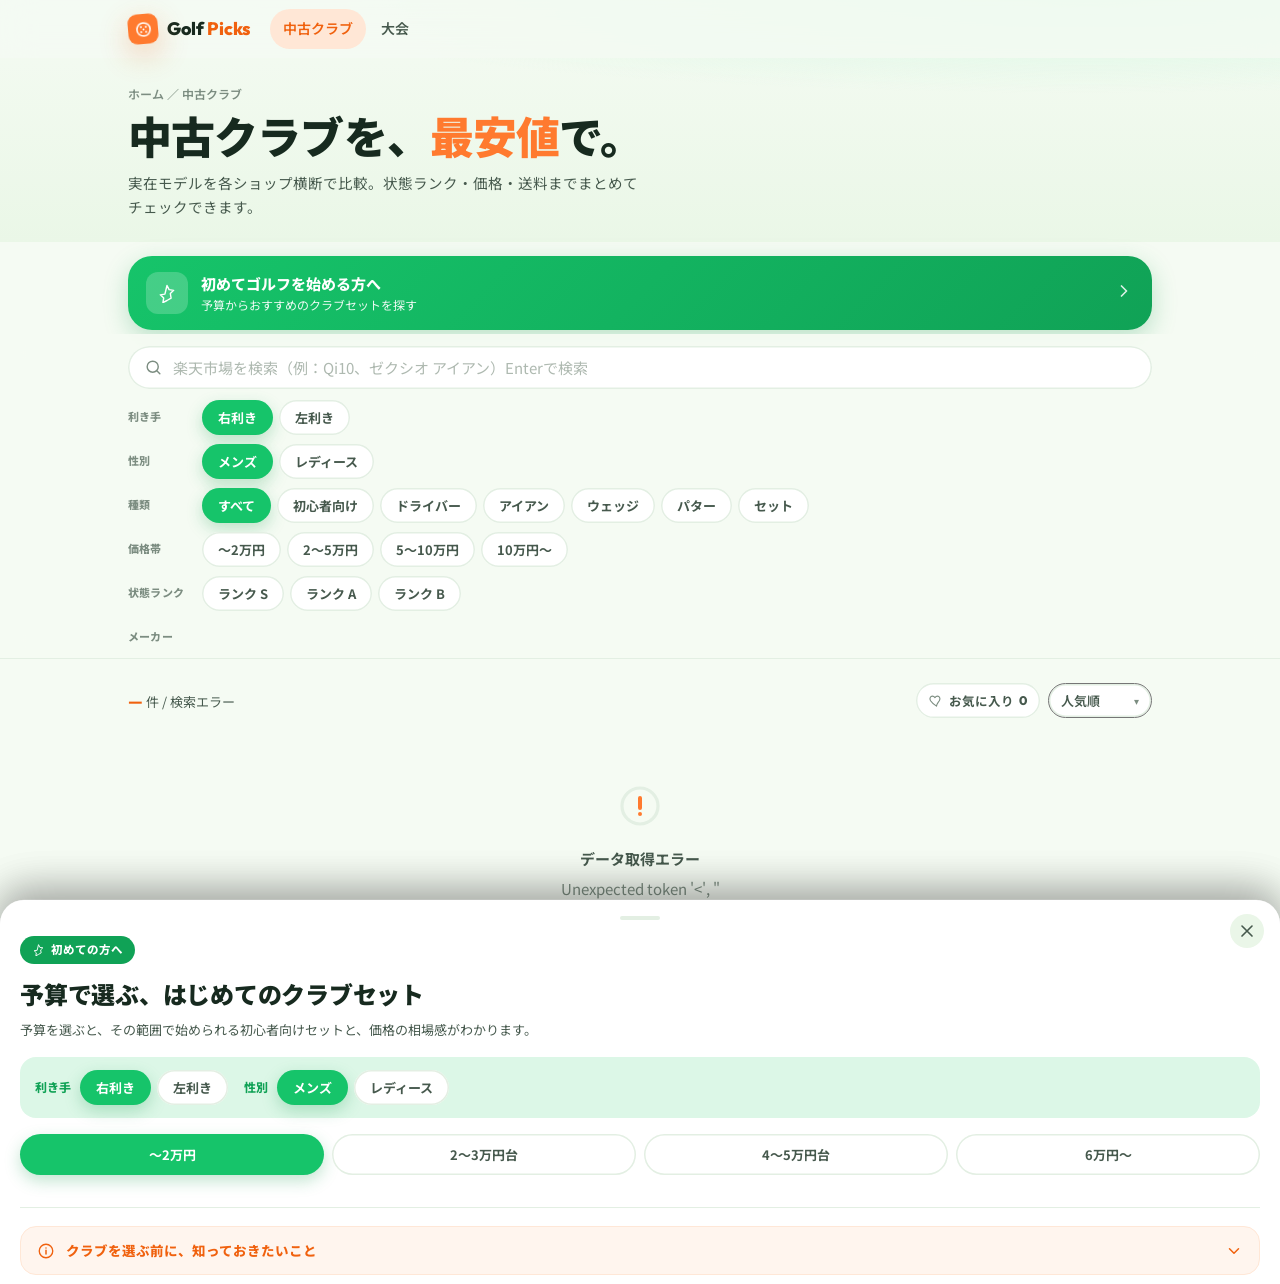
==== commit d27ef454: "Add files via upload" ====
--- a/clubs.html
+++ b/clubs.html
@@ -256,9 +256,12 @@
 
 /* リスト */
 .list{padding:24px 0 60px;}
-.list-head{display:flex;align-items:baseline;justify-content:space-between;margin-bottom:16px;}
-.list-head .count{font-size:13px;color:var(--muted);}
+.list-head{display:flex;align-items:center;justify-content:space-between;gap:12px;margin-bottom:16px;flex-wrap:wrap;}
+.list-head .count{flex:1 1 100%;line-height:1.5;}
+@media(min-width:680px){.list-head .count{flex:1 1 auto;}}
+.list-head .count{font-size:13px;color:var(--ink-soft);}
 .list-head .count b{color:var(--gold-deep);font-family:var(--ff-display);font-size:17px;}
+.list-head .count-sub{color:var(--muted);font-size:12px;margin-left:4px;}
 .sort{font-size:13px;font-weight:600;color:var(--ink-soft);background:#fff;padding:7px 12px;border-radius:var(--r-pill);box-shadow:inset 0 0 0 1.5px var(--line);}
 
 .grid{display:grid;grid-template-columns:1fr;gap:14px;}
@@ -448,25 +451,13 @@
           <div class="refine-chips" id="specialChips"></div>
         </div>
       </div>
-      <!-- ★ 検索状態バー：絞り込みの結果として下に表示 -->
-      <div id="searchStatus" class="search-status"></div>
     </div>
   </div>
-
-  <!-- ⑤ 用語ヘルプバー（タップで説明） -->
-  <section class="termbar-sec">
-    <div class="wrap">
-      <div class="termbar reveal">
-        <span class="termbar-lead"><svg width="15" height="15" viewBox="0 0 24 24" fill="none"><circle cx="12" cy="12" r="9" stroke="currentColor" stroke-width="1.7"/><path d="M9.5 9a2.5 2.5 0 015 0c0 1.5-2.5 2-2.5 3.5M12 17h.01" stroke="currentColor" stroke-width="1.7" stroke-linecap="round"/></svg> 用語解説</span>
-        <div class="termbar-chips" id="termChips"></div>
-      </div>
-    </div>
-  </section>
 
   <section class="list">
     <div class="wrap">
       <div class="list-head">
-        <div class="count"><b id="resultCount">0</b> 件のモデル</div>
+        <div class="count" id="resultSummary"><b id="resultCount">0</b> 件のモデル</div>
         <div class="list-actions">
           <button class="fav-toggle" id="favToggle"><svg width="15" height="15" viewBox="0 0 24 24" fill="none"><path d="M12 21s-7-4.5-9.5-8.5C.5 9 2 5 5.5 5c2 0 3.2 1.2 4 2.3.8-1.1 2-2.3 4-2.3C17 5 18.5 9 16.5 12.5 14 16.5 12 18 12 21z" stroke="currentColor" stroke-width="1.8" stroke-linejoin="round"/></svg> お気に入り <span id="favCount">0</span></button>
           <div class="sort-wrap">
@@ -815,20 +806,16 @@
 
 /* 「今、何を検索した結果か」の見出しを更新 */
 function updateSearchHeader(isLoading, isError){
-  var bar = document.getElementById("searchStatus");
-  if(!bar) return;
-  var icon = '<svg width="16" height="16" viewBox="0 0 24 24" fill="none" style="flex:none"><circle cx="11" cy="11" r="7" stroke="currentColor" stroke-width="1.8"/><path d="M20 20l-3.5-3.5" stroke="currentColor" stroke-width="1.8" stroke-linecap="round"/></svg>';
-  var srcLabel = currentSearch.source==="keyword" ? "キーワード検索" : "カテゴリ";
-  var cond = (mustOpts.gender==="ladies"?"レディース":"メンズ") + (mustOpts.hand==="left"?"・左利き":"");
+  var el = document.getElementById("resultSummary");
+  if(!el) return;
   if(isError){
-    bar.innerHTML = icon + '<span>楽天市場の検索でエラーが発生しました</span>';
+    el.innerHTML = '<b>—</b> 件 / 検索エラー';
   } else if(isLoading){
-    bar.innerHTML = icon + '<span>楽天市場で「<b>'+escapeHtml(currentSearch.label)+'</b>」（'+cond+'）を検索中...</span>';
+    el.innerHTML = '楽天市場を検索中...';
   } else {
     var total = currentSearch.totalHits.toLocaleString("ja-JP");
-    bar.innerHTML = icon +
-      '<span>楽天市場（'+srcLabel+'）：「<b>'+escapeHtml(currentSearch.label)+'</b>」（'+cond+'）で <b>'+total+'</b> 件ヒット ／ '+
-      'うち <b>'+currentSearch.shownCount+'</b> 件を表示中（'+currentSearch.page+' / '+currentSearch.pageCount+' ページ）</span>';
+    el.innerHTML = '楽天市場で <b>'+total+'</b> 件ヒット ／ <b>'+currentSearch.shownCount+'</b> 件を表示中'+
+      '<span class="count-sub">（'+currentSearch.page+' / '+currentSearch.pageCount+' ページ）</span>';
   }
 }
 function escapeHtml(s){ return String(s).replace(/[&<>"]/g, function(c){return {"&":"&amp;","<":"&lt;",">":"&gt;",'"':"&quot;"}[c];}); }
@@ -1071,7 +1058,6 @@
     return a.popRank-b.popRank; // pop
   });
 
-  document.getElementById("resultCount").textContent = items.length;
   grid.innerHTML = "";
 
   if(!items.length){
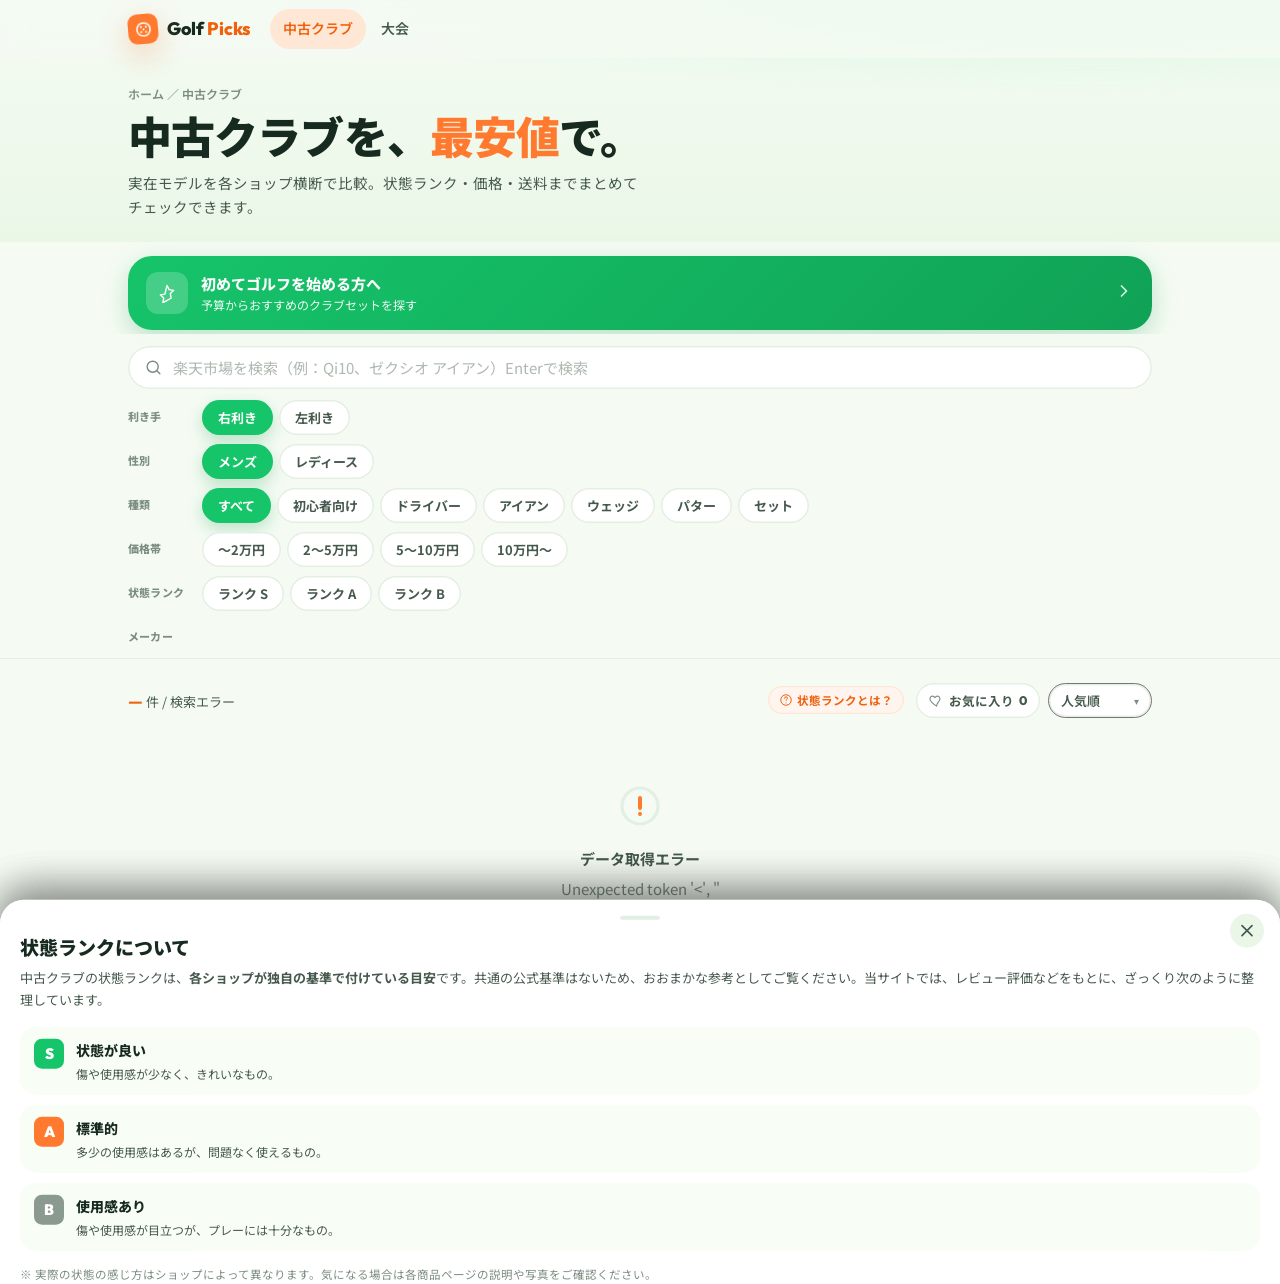
==== commit 2ef23f8f: "Add files via upload" ====
--- a/clubs.html
+++ b/clubs.html
@@ -190,12 +190,16 @@
 .guide-item b{display:block;font-size:13.5px;margin-bottom:3px;}
 .guide-item span{font-size:12.5px;color:var(--ink-soft);line-height:1.65;}
 
-/* ② やさしさ度・⑦損得（カード内） */
-.club-ease{display:flex;align-items:center;gap:6px;margin:8px 0 2px;font-size:11px;color:var(--ink-soft);}
-.ease-label{font-weight:700;color:var(--muted);}
-.ease-bar{flex:1;height:6px;background:var(--bg-soft);border-radius:3px;overflow:hidden;}
-.ease-fill{height:100%;background:linear-gradient(90deg,var(--green),var(--green-deep));border-radius:3px;}
-.ease-num{font-family:var(--ff-display);font-weight:800;color:var(--green-deep);font-size:11px;}
+/* ② 損得（カード内） */
+.rank-help{display:inline-flex;align-items:center;gap:4px;font-size:11.5px;font-weight:700;color:var(--gold-deep);background:var(--cream-soft);padding:6px 11px;border-radius:var(--r-pill);box-shadow:inset 0 0 0 1.3px var(--cream);cursor:pointer;}
+.rank-help:active{transform:scale(.95);}
+.rank-sheet h3{margin-top:4px;}
+.rank-rows{display:flex;flex-direction:column;gap:10px;}
+.rank-row{display:flex;gap:12px;align-items:flex-start;background:var(--bg-warm);border-radius:var(--r-md);padding:12px 14px;}
+.rank-badge{flex:none;width:30px;height:30px;border-radius:8px;color:#fff;font-family:var(--ff-display);font-weight:900;font-size:15px;display:grid;place-items:center;}
+.rank-row strong{font-size:14px;font-weight:800;display:block;margin-bottom:2px;}
+.rank-row p{font-size:12px;color:var(--ink-soft);line-height:1.5;margin:0;}
+.club-rating-none{color:var(--muted);font-size:11.5px;}
 .club-save{margin-top:8px;background:var(--cream-soft);border:1px dashed var(--gold);border-radius:var(--r-sm);padding:8px 10px;font-size:11.5px;color:var(--gold-deep);font-weight:600;line-height:1.5;display:flex;align-items:center;gap:7px;}
 .club-save svg{flex:none;}
 
@@ -262,6 +266,8 @@
 .list-head .count{font-size:13px;color:var(--ink-soft);}
 .list-head .count b{color:var(--gold-deep);font-family:var(--ff-display);font-size:17px;}
 .list-head .count-sub{color:var(--muted);font-size:12px;margin-left:4px;}
+.list-head .count-slash{color:var(--muted);margin:0 1px;}
+.list-head .count-loading{color:var(--muted);}
 .sort{font-size:13px;font-weight:600;color:var(--ink-soft);background:#fff;padding:7px 12px;border-radius:var(--r-pill);box-shadow:inset 0 0 0 1.5px var(--line);}
 
 .grid{display:grid;grid-template-columns:1fr;gap:14px;}
@@ -271,8 +277,9 @@
 /* クラブカード */
 .club{background:#fff;border-radius:var(--r-lg);box-shadow:var(--sh-sm);overflow:hidden;border:1px solid var(--line);display:flex;flex-direction:column;transition:transform .2s cubic-bezier(.34,1.4,.64,1),box-shadow .2s;}
 .club:hover{transform:translateY(-4px);box-shadow:var(--sh-lg);}
-.club-thumb{position:relative;height:140px;background:linear-gradient(135deg,#eef3ef,#dde7e0);display:grid;place-items:center;overflow:hidden;}
+.club-thumb{position:relative;height:180px;background:#fff;display:grid;place-items:center;overflow:hidden;border-bottom:1px solid var(--line-soft);}
 .club-thumb svg{opacity:.32;}
+.club-thumb img{width:100%;height:100%;object-fit:contain;padding:12px;}
 .club-rank{position:absolute;top:12px;left:12px;font-family:var(--ff-display);font-weight:800;font-size:11px;letter-spacing:.04em;color:#fff;padding:4px 10px;border-radius:var(--r-pill);}
 .club-pop{position:absolute;top:12px;right:12px;background:rgba(23,42,31,.78);color:#fff;font-size:10.5px;font-weight:700;padding:4px 9px;border-radius:var(--r-pill);backdrop-filter:blur(4px);}
 .club-beginner{position:absolute;bottom:12px;left:12px;background:var(--green);color:#fff;font-size:10.5px;font-weight:700;padding:3px 10px;border-radius:var(--r-pill);}
@@ -457,7 +464,8 @@
   <section class="list">
     <div class="wrap">
       <div class="list-head">
-        <div class="count" id="resultSummary"><b id="resultCount">0</b> 件のモデル</div>
+        <div class="count" id="resultSummary"><b>—</b> 件</div>
+        <button class="rank-help" id="rankHelp" aria-label="ランクの説明"><svg width="14" height="14" viewBox="0 0 24 24" fill="none"><circle cx="12" cy="12" r="9" stroke="currentColor" stroke-width="1.7"/><path d="M9.5 9a2.5 2.5 0 015 0c0 1.5-2.5 2-2.5 3.5M12 17h.01" stroke="currentColor" stroke-width="1.7" stroke-linecap="round"/></svg> 状態ランクとは？</button>
         <div class="list-actions">
           <button class="fav-toggle" id="favToggle"><svg width="15" height="15" viewBox="0 0 24 24" fill="none"><path d="M12 21s-7-4.5-9.5-8.5C.5 9 2 5 5.5 5c2 0 3.2 1.2 4 2.3.8-1.1 2-2.3 4-2.3C17 5 18.5 9 16.5 12.5 14 16.5 12 18 12 21z" stroke="currentColor" stroke-width="1.8" stroke-linejoin="round"/></svg> お気に入り <span id="favCount">0</span></button>
           <div class="sort-wrap">
@@ -481,7 +489,7 @@
   <div class="ft-in">
     <div class="ft-logo">Golf <span>Picks</span></div>
     <div class="ft-links"><a href="clubs.html">中古クラブ</a><a href="#">大会</a><a href="#">運営会社</a></div>
-    <div class="ft-copy">© 2026 Golf Picks. 価格・在庫はサンプルです。</div>
+    <div class="ft-copy">© 2026 Golf Picks.</div>
   </div>
 </footer>
 
@@ -559,11 +567,27 @@
   </div>
 </div>
 
+<!-- ランク説明モーダル -->
+<div class="sheet-bd" id="rankBd"></div>
+<div class="sheet rank-sheet" id="rankSheet">
+  <div class="sheet-handle"></div>
+  <button class="starter-close" id="rankClose" aria-label="閉じる"><svg width="20" height="20" viewBox="0 0 24 24" fill="none"><path d="M6 6l12 12M18 6L6 18" stroke="currentColor" stroke-width="2" stroke-linecap="round"/></svg></button>
+  <h3 style="font-family:var(--ff-display);font-weight:900;font-size:19px;margin-bottom:6px;">状態ランクについて</h3>
+  <p style="font-size:13px;color:var(--ink-soft);line-height:1.7;margin-bottom:16px;">中古クラブの状態ランクは、<b>各ショップが独自の基準で付けている目安</b>です。共通の公式基準はないため、おおまかな参考としてご覧ください。当サイトでは、レビュー評価などをもとに、ざっくり次のように整理しています。</p>
+  <div class="rank-rows">
+    <div class="rank-row"><span class="rank-badge" style="background:var(--rankS)">S</span><div><strong>状態が良い</strong><p>傷や使用感が少なく、きれいなもの。</p></div></div>
+    <div class="rank-row"><span class="rank-badge" style="background:var(--rankA)">A</span><div><strong>標準的</strong><p>多少の使用感はあるが、問題なく使えるもの。</p></div></div>
+    <div class="rank-row"><span class="rank-badge" style="background:var(--rankB)">B</span><div><strong>使用感あり</strong><p>傷や使用感が目立つが、プレーには十分なもの。</p></div></div>
+  </div>
+  <p style="font-size:11.5px;color:var(--muted);line-height:1.6;margin-top:14px;">※ 実際の状態の感じ方はショップによって異なります。気になる場合は各商品ページの説明や写真をご確認ください。</p>
+</div>
+
 <script>
 /* ===================================================
    楽天API（サーバー経由・キーはブラウザに露出しない）
    ブラウザは自分のサイトの /api/clubs を叩くだけ
 =================================================== */
+
 var clubs = [];   /* サーバー経由で取得したデータを入れる */
 var clubsLoaded = false;
 
@@ -671,6 +695,8 @@
   var rating = item.reviewAverage ? parseFloat(item.reviewAverage) : 0;
   var reviews = item.reviewCount || 0;
   var img = (item.mediumImageUrls && item.mediumImageUrls[0]) ? item.mediumImageUrls[0].imageUrl : "";
+  /* 楽天画像は末尾の _ex=128x128 を 300x300 に変えると高解像度になる */
+  if(img) img = img.replace(/_ex=\d+x\d+/, "_ex=300x300");
   var url = item.itemUrl || "";
   var affiliateUrl = item.affiliateUrl || url;
   var shopName = item.shopName || "";
@@ -681,12 +707,10 @@
   var lefty = /左利き|レフティ|lefty|left/i.test(name);
   var beginner = /初心者|beginner|easy|やさしい|MAX|HOT|REVA|SGI/i.test(name) || type==="set";
 
-  /* やさしさスコア（簡易） */
-  var ease = 60;
-  if(beginner) ease+=18; if(type==="set") ease+=12; if(type==="driver") ease+=6;
-  if(rating>=4.5) ease+=6; else if(rating>=4.0) ease+=3;
-  if(senior) ease+=10;
-  ease = Math.max(35, Math.min(98, ease));
+  /* レビューがあるか（提案の優先度・ランク推定に使う） */
+  var hasReview = reviews > 0 && rating > 0;
+  /* ランク：レビューがある場合のみ評価から推定。なければA（標準）扱い */
+  var rank = !hasReview ? "A" : (rating>=4.5 ? "S" : rating>=4.0 ? "A" : "B");
 
   var savePractice = Math.max(1, Math.round((retail-price)/1000));
   var off = Math.round((1-price/retail)*100);
@@ -698,11 +722,12 @@
     modelFull: name,
     type: type,
     beginner: beginner,
-    rank: rating>=4.5 ? "S" : rating>=4.0 ? "A" : "B",
+    rank: rank,
+    hasReview: hasReview,
     year: new Date().getFullYear(),
     flex: "—",
     loft: "—",
-    rating: rating || 4.0,
+    rating: rating,
     reviews: reviews,
     popRank: _idSeq,
     shopCount: 1,
@@ -716,9 +741,8 @@
     gender: gender,
     senior: senior,
     lefty: lefty,
-    ease: ease,
     savePractice: savePractice,
-    shops: [{name: shopName, price: price, ship:"送料確認要", cond:"楽天市場", url: affiliateUrl}]
+    shops: [{name: shopName, price: price, cond:"中古", url: affiliateUrl}]
   };
 }
 
@@ -811,10 +835,11 @@
   if(isError){
     el.innerHTML = '<b>—</b> 件 / 検索エラー';
   } else if(isLoading){
-    el.innerHTML = '楽天市場を検索中...';
+    el.innerHTML = '<span class="count-loading">楽天市場を検索中...</span>';
   } else {
     var total = currentSearch.totalHits.toLocaleString("ja-JP");
-    el.innerHTML = '楽天市場で <b>'+total+'</b> 件ヒット ／ <b>'+currentSearch.shownCount+'</b> 件を表示中'+
+    el.innerHTML = '<b>'+currentSearch.shownCount+'</b> 件 <span class="count-slash">/</span> '+
+      total+' 件中'+
       '<span class="count-sub">（'+currentSearch.page+' / '+currentSearch.pageCount+' ページ）</span>';
   }
 }
@@ -1076,7 +1101,7 @@
 
     /* サムネイル：楽天画像があればimg、なければSVGアイコン */
     var thumbInner = c.imageUrl
-      ? '<img src="'+c.imageUrl+'" alt="'+c.model+'" style="width:100%;height:100%;object-fit:contain;padding:8px;" loading="lazy">'
+      ? '<img src="'+c.imageUrl+'" alt="'+c.model+'" loading="lazy">'
       : (typeIcon[c.type]||"");
 
     /* 楽天リンク（アフィリエイトURLがあればそちらを使用） */
@@ -1093,19 +1118,13 @@
       '<div class="club-body">'+
         '<div class="club-brand">'+c.brand+'</div>'+
         '<a href="'+linkUrl+'" target="_blank" rel="noopener" style="color:inherit;"><div class="club-model">'+c.model+'</div></a>'+
-        '<div class="club-meta">'+
-          '<span class="tag">楽天市場</span>'+
-          (c.shopName?'<span class="tag" style="max-width:120px;overflow:hidden;text-overflow:ellipsis;white-space:nowrap;">'+c.shopName+'</span>':'')+
-        '</div>'+
-        (c.rating>0?'<div class="club-rating"><span class="stars">'+stars(c.rating)+'</span> '+c.rating.toFixed(1)+' ('+c.reviews+'件)</div>':'')+
-        '<div class="club-ease"><span class="ease-label">やさしさ推定</span><span class="ease-bar"><span class="ease-fill" style="width:'+c.ease+'%"></span></span><span class="ease-num">'+c.ease+'</span></div>'+
+        (c.rating>0?'<div class="club-rating"><span class="stars">'+stars(c.rating)+'</span> '+c.rating.toFixed(1)+' ('+c.reviews+'件)</div>':'<div class="club-rating club-rating-none">レビューなし</div>')+
         '<div class="club-price">'+
-          '<div class="price-label">楽天価格</div>'+
+          '<div class="price-label">参考価格</div>'+
           '<div class="price-row"><span class="price-now">'+yen(c.lowest)+'</span></div>'+
-          '<div class="shop-count">楽天市場で購入できます</div>'+
         '</div>'+
         '<div class="club-cta">'+
-          '<a href="'+linkUrl+'" target="_blank" rel="noopener" class="btn-compare" style="display:flex;align-items:center;justify-content:center;text-decoration:none;">楽天で見る →</a>'+
+          '<a href="'+linkUrl+'" target="_blank" rel="noopener" class="btn-compare" style="display:flex;align-items:center;justify-content:center;text-decoration:none;">商品ページを見る →</a>'+
           '<button class="btn-fav'+(favs[c.id]?" on":"")+'" data-fav="'+c.id+'" aria-label="お気に入り"><svg width="18" height="18" viewBox="0 0 24 24" fill="'+(favs[c.id]?"currentColor":"none")+'"><path d="M12 21s-7-4.5-9.5-8.5C.5 9 2 5 5.5 5c2 0 3.2 1.2 4 2.3.8-1.1 2-2.3 4-2.3C17 5 18.5 9 16.5 12.5 14 16.5 12 18 12 21z" stroke="currentColor" stroke-width="1.8" stroke-linejoin="round"/></svg></button>'+
         '</div>'+
       '</div>';
@@ -1164,7 +1183,7 @@
     row.className = "shop";
     row.innerHTML =
       '<div class="shop-rank">'+(i+1)+'</div>'+
-      '<div class="shop-info"><div class="shop-name">'+s.name+'</div><div class="shop-detail">'+s.cond+' ・ 送料 '+s.ship+'</div></div>'+
+      '<div class="shop-info"><div class="shop-name">'+s.name+'</div><div class="shop-detail">'+s.cond+'</div></div>'+
       '<div class="shop-price"><div class="num">'+yen(s.price)+'</div><span class="shop-go">ショップで見る →</span></div>';
     box.appendChild(row);
   });
@@ -1253,6 +1272,20 @@
 if(starterFab) starterFab.onclick = openStarterSheet;
 document.getElementById("starterClose").onclick = closeStarterSheet;
 starterBd.onclick = closeStarterSheet;
+
+/* ランク説明モーダルの開閉 */
+(function(){
+  var rankSheet = document.getElementById("rankSheet");
+  var rankBd = document.getElementById("rankBd");
+  var rankHelp = document.getElementById("rankHelp");
+  var rankClose = document.getElementById("rankClose");
+  if(!rankSheet || !rankHelp) return;
+  function open(){ rankBd.classList.add("open"); rankSheet.classList.add("open"); document.body.style.overflow="hidden"; }
+  function close(){ rankBd.classList.remove("open"); rankSheet.classList.remove("open"); document.body.style.overflow=""; }
+  rankHelp.onclick = open;
+  rankClose.onclick = close;
+  rankBd.onclick = close;
+})();
 
 /* FABはトップ付近では隠す（CTAボタンと重複するため） */
 addEventListener("scroll", function(){
@@ -1332,7 +1365,14 @@
   if(!starterSets){ loadStarterSets(); return; }
   var band = BUDGET_BANDS[activeBand];
   var inBand = starterSets.filter(function(c){ return c.lowest>=band.min && c.lowest<band.max; })
-                          .sort(function(a,b){ return (b.rating-a.rating) || (a.lowest-b.lowest); });
+    .sort(function(a,b){
+      /* ① レビューがある商品を優先 */
+      if(a.hasReview !== b.hasReview) return a.hasReview ? -1 : 1;
+      /* ② 評価が高い順 */
+      if(b.rating !== a.rating) return b.rating - a.rating;
+      /* ③ 同じなら安い順 */
+      return a.lowest - b.lowest;
+    });
 
   /* 相場ライン（この予算帯の平均・最安・件数） */
   if(inBand.length){
@@ -1361,7 +1401,7 @@
     var condTag = isUsed
       ? '<span class="set-card-tag used">中古</span>'
       : '<span class="set-card-tag new">新品</span>';
-    var reviewTag = c.rating>0
+    var reviewTag = c.hasReview
       ? '<span class="set-card-tag review">★'+c.rating.toFixed(1)+'（'+c.reviews+'）</span>'
       : '';
     var thumb = c.imageUrl
@@ -1375,7 +1415,7 @@
           '<div class="set-card-name">'+escapeHtml(c.model)+'</div>'+
           '<div class="set-card-foot">'+
             '<span class="set-card-price">'+yen(c.lowest)+'</span>'+
-            '<span class="set-card-go">楽天で見る →</span>'+
+            '<span class="set-card-go">商品を見る →</span>'+
           '</div>'+
         '</div>'+
       '</a>';
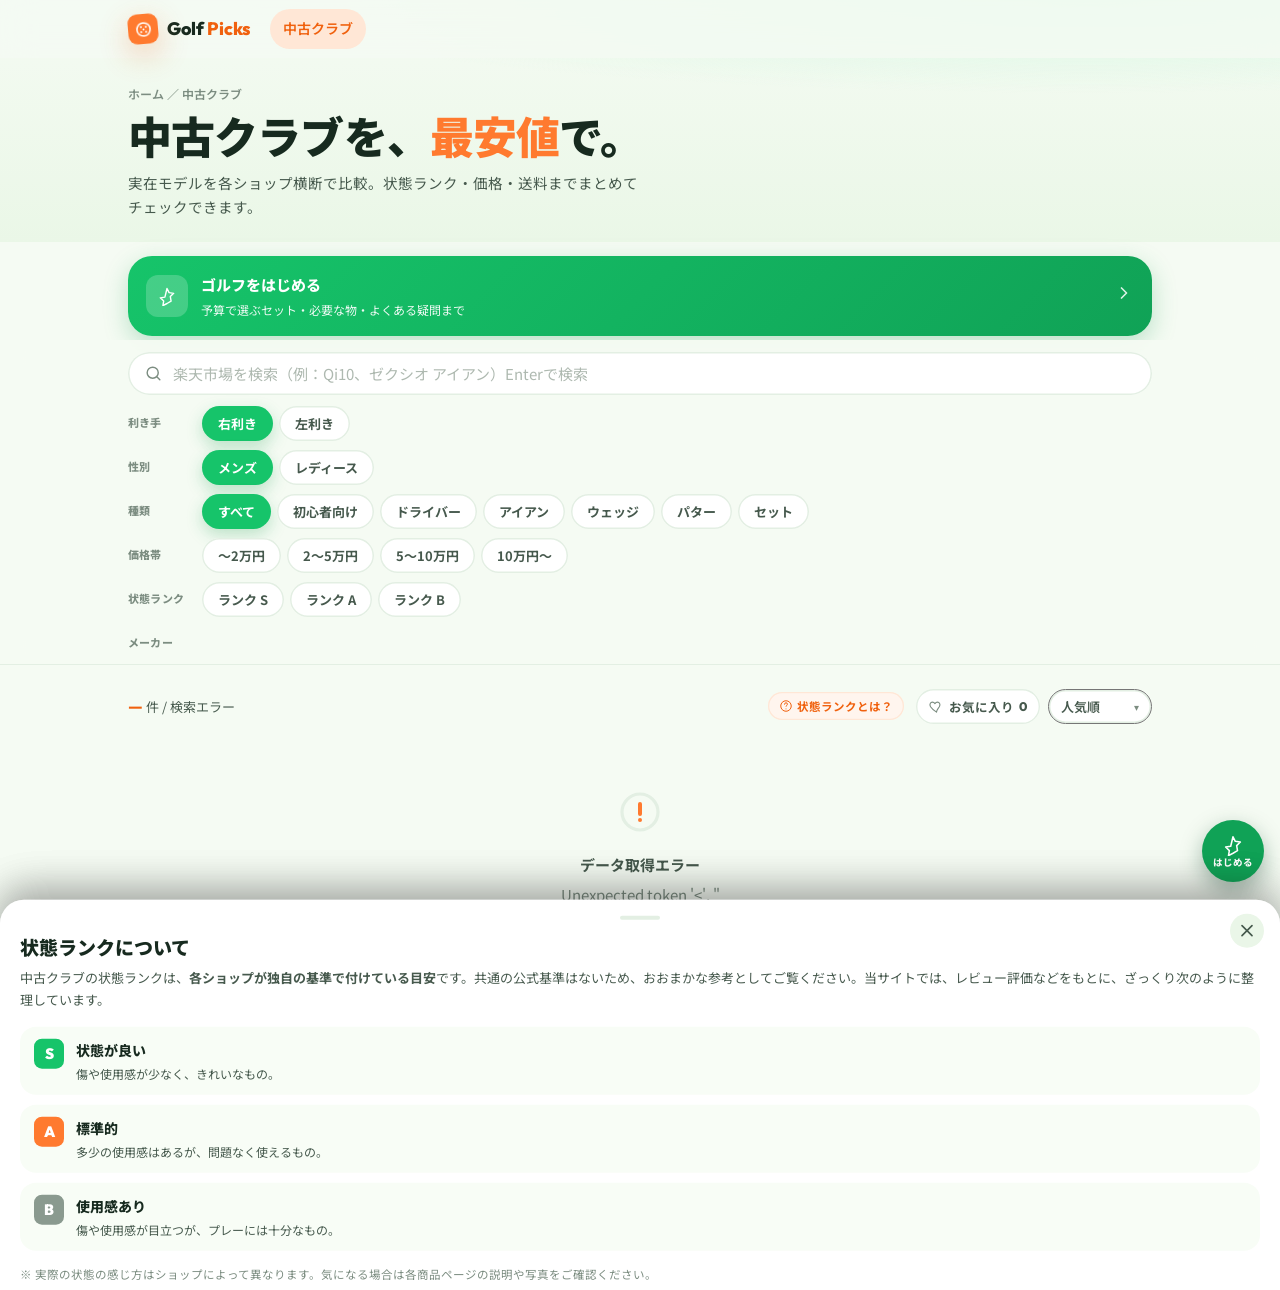
==== commit 698b62e6: "Add files via upload" ====
--- a/clubs.html
+++ b/clubs.html
@@ -148,8 +148,8 @@
 .set-card{display:flex;gap:12px;background:#fff;border-radius:var(--r-md);padding:12px;box-shadow:var(--sh-sm);margin-bottom:10px;text-decoration:none;color:inherit;transition:transform .15s,box-shadow .15s;}
 .set-card:active{transform:scale(.99);}
 .set-card:hover{box-shadow:var(--sh-md);}
-.set-card-thumb{flex:none;width:84px;height:84px;border-radius:10px;background:var(--bg-soft);overflow:hidden;display:grid;place-items:center;}
-.set-card-thumb img{width:100%;height:100%;object-fit:contain;padding:5px;}
+.set-card-thumb{flex:none;width:84px;height:84px;border-radius:10px;background:#fff;box-shadow:inset 0 0 0 1px var(--line-soft);overflow:hidden;display:flex;align-items:center;justify-content:center;}
+.set-card-thumb img{max-width:100%;max-height:100%;width:auto;height:auto;object-fit:contain;display:block;}
 .set-card-body{flex:1;min-width:0;display:flex;flex-direction:column;}
 .set-card-tags{display:flex;gap:5px;margin-bottom:4px;flex-wrap:wrap;}
 .set-card-tag{font-size:9.5px;font-weight:800;padding:2px 7px;border-radius:var(--r-pill);}
@@ -277,9 +277,9 @@
 /* クラブカード */
 .club{background:#fff;border-radius:var(--r-lg);box-shadow:var(--sh-sm);overflow:hidden;border:1px solid var(--line);display:flex;flex-direction:column;transition:transform .2s cubic-bezier(.34,1.4,.64,1),box-shadow .2s;}
 .club:hover{transform:translateY(-4px);box-shadow:var(--sh-lg);}
-.club-thumb{position:relative;height:180px;background:#fff;display:grid;place-items:center;overflow:hidden;border-bottom:1px solid var(--line-soft);}
+.club-thumb{position:relative;height:200px;background:#fff;display:flex;align-items:center;justify-content:center;overflow:hidden;border-bottom:1px solid var(--line-soft);}
 .club-thumb svg{opacity:.32;}
-.club-thumb img{width:100%;height:100%;object-fit:contain;padding:12px;}
+.club-thumb img{max-width:100%;max-height:100%;width:auto;height:auto;object-fit:contain;display:block;margin:auto;}
 .club-rank{position:absolute;top:12px;left:12px;font-family:var(--ff-display);font-weight:800;font-size:11px;letter-spacing:.04em;color:#fff;padding:4px 10px;border-radius:var(--r-pill);}
 .club-pop{position:absolute;top:12px;right:12px;background:rgba(23,42,31,.78);color:#fff;font-size:10.5px;font-weight:700;padding:4px 9px;border-radius:var(--r-pill);backdrop-filter:blur(4px);}
 .club-beginner{position:absolute;bottom:12px;left:12px;background:var(--green);color:#fff;font-size:10.5px;font-weight:700;padding:3px 10px;border-radius:var(--r-pill);}
@@ -375,7 +375,7 @@
   <div class="wrap hd-in">
     <a class="logo" href="index.html"><span class="logo-mark"><svg width="17" height="17" viewBox="0 0 18 18" fill="none"><circle cx="9" cy="9" r="7" stroke="#fff" stroke-width="1.6"/><circle cx="9" cy="9" r="1" fill="#fff"/><circle cx="6.4" cy="6.4" r="1" fill="#fff"/><circle cx="11.6" cy="6.4" r="1" fill="#fff"/><circle cx="6.4" cy="11.6" r="1" fill="#fff"/><circle cx="11.6" cy="11.6" r="1" fill="#fff"/></svg></span><span class="logo-text">Golf <span>Picks</span></span></a>
     <nav class="hd-nav">
-      <a href="clubs.html" class="on">中古クラブ</a><a href="#">大会</a>
+      <a href="clubs.html" class="on">中古クラブ</a>
     </nav>
     <div class="hd-actions">
       <button class="burger" aria-label="メニュー"><svg width="22" height="22" viewBox="0 0 22 22"><rect x="3" y="6" width="16" height="2" rx="1" fill="currentColor"/><rect x="3" y="10" width="16" height="2" rx="1" fill="currentColor"/><rect x="3" y="14" width="16" height="2" rx="1" fill="currentColor"/></svg></button>
@@ -395,22 +395,22 @@
   <!-- ① 「初めての方へ」呼び出しボタン（ページ上部） -->
   <section class="starter-cta-sec">
     <div class="wrap">
-      <button class="starter-cta" id="openStarter">
+      <a class="starter-cta" href="starter.html">
         <span class="starter-cta-ico"><svg width="20" height="20" viewBox="0 0 24 24" fill="none"><path d="M12 3l2.5 5 5.5.8-4 3.9.9 5.5L12 21l-4.9 2.6.9-5.5-4-3.9 5.5-.8z" stroke="currentColor" stroke-width="1.7" stroke-linejoin="round"/></svg></span>
         <span class="starter-cta-txt">
-          <b>初めてゴルフを始める方へ</b>
-          <small>予算からおすすめのクラブセットを探す</small>
+          <b>ゴルフをはじめる</b>
+          <small>予算で選ぶセット・必要な物・よくある疑問まで</small>
         </span>
         <span class="starter-cta-arrow"><svg width="20" height="20" viewBox="0 0 24 24" fill="none"><path d="M9 18l6-6-6-6" stroke="currentColor" stroke-width="2" stroke-linecap="round" stroke-linejoin="round"/></svg></span>
-      </button>
+      </a>
     </div>
   </section>
 
   <!-- 右下に浮く呼び出しボタン -->
-  <button class="starter-fab" id="openStarterFab" aria-label="初めての方へ">
+  <a class="starter-fab" href="starter.html" aria-label="ゴルフをはじめる">
     <svg width="22" height="22" viewBox="0 0 24 24" fill="none"><path d="M12 3l2.5 5 5.5.8-4 3.9.9 5.5L12 21l-4.9 2.6.9-5.5-4-3.9 5.5-.8z" stroke="currentColor" stroke-width="1.7" stroke-linejoin="round"/></svg>
-    <span>初めての方</span>
-  </button>
+    <span>はじめる</span>
+  </a>
 
   <!-- ⑨ 専用入口：レフティ / レディース / シニア -->
   <div class="filter">
@@ -488,7 +488,7 @@
 <footer class="ft">
   <div class="ft-in">
     <div class="ft-logo">Golf <span>Picks</span></div>
-    <div class="ft-links"><a href="clubs.html">中古クラブ</a><a href="#">大会</a><a href="#">運営会社</a></div>
+    <div class="ft-links"><a href="clubs.html">中古クラブ</a><a href="index.html">ホーム</a></div>
     <div class="ft-copy">© 2026 Golf Picks.</div>
   </div>
 </footer>
@@ -500,71 +500,6 @@
   <div class="sheet-sub" id="sheetSub"></div>
   <div id="sheetShops"></div>
   <div class="sheet-note">価格・送料・在庫状況は変動します。最新情報は各ショップでご確認ください。</div>
-</div>
-
-<!-- 「初めての方へ」ポップアップシート -->
-<div class="sheet-bd" id="starterBd"></div>
-<div class="sheet starter-sheet" id="starterSheet">
-  <div class="sheet-handle"></div>
-  <button class="starter-close" id="starterClose" aria-label="閉じる"><svg width="20" height="20" viewBox="0 0 24 24" fill="none"><path d="M6 6l12 12M18 6L6 18" stroke="currentColor" stroke-width="2" stroke-linecap="round"/></svg></button>
-  <div class="starter-sheet-head">
-    <span class="starter-badge"><svg width="13" height="13" viewBox="0 0 24 24" fill="none"><path d="M12 3l2.5 5 5.5.8-4 3.9.9 5.5L12 21l-4.9 2.6.9-5.5-4-3.9 5.5-.8z" stroke="currentColor" stroke-width="1.7" stroke-linejoin="round"/></svg> 初めての方へ</span>
-    <h2>予算で選ぶ、はじめてのクラブセット</h2>
-    <p>予算を選ぶと、その範囲で始められる初心者向けセットと、価格の相場感がわかります。</p>
-  </div>
-
-  <!-- 独自の利き手・性別（検索結果とは別物） -->
-  <div class="st-must">
-    <div class="st-must-grp">
-      <span class="st-must-lbl">利き手</span>
-      <div class="st-must-chips" id="stHandChips">
-        <button class="mchip on" data-val="right">右利き</button>
-        <button class="mchip" data-val="left">左利き</button>
-      </div>
-    </div>
-    <div class="st-must-grp">
-      <span class="st-must-lbl">性別</span>
-      <div class="st-must-chips" id="stGenderChips">
-        <button class="mchip on" data-val="mens">メンズ</button>
-        <button class="mchip" data-val="ladies">レディース</button>
-      </div>
-    </div>
-  </div>
-
-  <!-- 予算帯タブ -->
-  <div class="budget-tabs" id="budgetTabs">
-    <button class="budget-tab on" data-band="b1">〜2万円</button>
-    <button class="budget-tab" data-band="b2">2〜3万円台</button>
-    <button class="budget-tab" data-band="b3">4〜5万円台</button>
-    <button class="budget-tab" data-band="b4">6万円〜</button>
-  </div>
-
-  <!-- 相場ライン -->
-  <div class="market-line" id="marketLine"></div>
-
-  <!-- セットカード一覧 -->
-  <div class="starter-set" id="starterSet"></div>
-
-  <!-- 知っておきたいこと（ポップアップ内に統合） -->
-  <div class="know-block">
-    <button class="know-toggle" id="knowToggle" aria-expanded="false">
-      <span class="know-ico"><svg width="18" height="18" viewBox="0 0 24 24" fill="none"><circle cx="12" cy="12" r="9" stroke="currentColor" stroke-width="1.8"/><path d="M12 11v5M12 8h.01" stroke="currentColor" stroke-width="2" stroke-linecap="round"/></svg></span>
-      <span class="know-ttl">クラブを選ぶ前に、知っておきたいこと</span>
-      <span class="know-arrow"><svg width="18" height="18" viewBox="0 0 24 24" fill="none"><path d="M6 9l6 6 6-6" stroke="currentColor" stroke-width="2" stroke-linecap="round" stroke-linejoin="round"/></svg></span>
-    </button>
-    <div class="know-body" id="knowBody" hidden>
-      <div class="know-lead">
-        結論から言うと、<b>最初から「自分に完璧に合う1本」を探さなくて大丈夫</b>です。
-      </div>
-      <p>ゴルフクラブは、ボールを打つ<b>ヘッド</b>と、棒の部分である<b>シャフト</b>の組み合わせでできています。このヘッドとシャフトには、それぞれ重さ・硬さ・長さ・角度などの違いが無数にあり、組み合わせは事実上きりがありません。</p>
-      <p>そして、どの組み合わせが本当に自分に合うかは、<b>自分のスイングが固まって初めて分かる</b>ものです。始めたばかりの段階では、そもそも振り方が毎回変わるので、「合う・合わない」を判断する土台がまだありません。</p>
-      <div class="know-point">
-        <span class="know-point-no">だから</span>
-        <p>初心者はまず、<b>無理なく始められるクラブ</b>で十分です。練習を重ねてスイングができあがってくると、自然と「自分はこういう球を打ちたい」「ここが合わない」と感じるようになります。<b>そのときに、自分に合う1本を選べばいい</b>のです。</p>
-      </div>
-      <p class="know-foot">レビューの評価は参考になりますが、それはあくまで「他の人にとって」の評価です。クラブ選びは、上達してからが本番。まずは気軽に1本、始めてみてください。</p>
-    </div>
-  </div>
 </div>
 
 <!-- ランク説明モーダル -->
@@ -639,12 +574,16 @@
 };
 
 /* 自分のサイトのAPIエンドポイントURLを作る */
-function buildApiUrl(keyword, page, sort){
+function buildApiUrl(keyword, page, sort, opts){
   var params = new URLSearchParams({
     keyword: keyword,
     page: page || 1,
     sort: sort || "standard"
   });
+  if(opts){
+    if(opts.minPrice) params.set("minPrice", opts.minPrice);
+    if(opts.maxPrice) params.set("maxPrice", opts.maxPrice);
+  }
   return "/api/clubs?" + params.toString();
 }
 
@@ -1225,53 +1164,8 @@
 addEventListener("scroll",function(){document.getElementById("hd").classList.toggle("scrolled",scrollY>8);},{passive:true});
 
 /* ============================================================
-   ① 予算帯で選ぶ：初心者向けセット提案＋相場ライン
+   初めての方へ → starter.html に独立（このページでは扱わない）
 ============================================================ */
-var starterSet = document.getElementById("starterSet");
-var marketLine = document.getElementById("marketLine");
-
-/* 予算帯の定義 */
-var BUDGET_BANDS = {
-  b1: { label:"〜2万円",     min:0,     max:20000  },
-  b2: { label:"2〜3万円台",  min:20000, max:40000  },
-  b3: { label:"4〜5万円台",  min:40000, max:60000  },
-  b4: { label:"6万円以上",   min:60000, max:Infinity }
-};
-var activeBand = "b1";
-
-/* セット提案シート専用の利き手・性別（検索結果のmustOptsとは別物） */
-var starterOpts = { hand:"right", gender:"mens" };
-function starterKeywords(){
-  var parts = [];
-  parts.push(starterOpts.gender==="ladies" ? "レディース" : "メンズ");
-  if(starterOpts.hand==="left") parts.push("左利き");
-  return parts.join(" ");
-}
-
-/* セット商品のキャッシュ（一度取得したら使い回す） */
-var starterSets = null;
-var starterLoading = false;
-var starterOpened = false;  /* シートを一度でも開いたか */
-
-/* シート開閉 */
-var starterSheet = document.getElementById("starterSheet");
-var starterBd = document.getElementById("starterBd");
-var starterFab = document.getElementById("openStarterFab");
-function openStarterSheet(){
-  starterBd.classList.add("open");
-  starterSheet.classList.add("open");
-  document.body.style.overflow = "hidden";
-  if(!starterOpened){ starterOpened = true; loadStarterSets(); }
-}
-function closeStarterSheet(){
-  starterBd.classList.remove("open");
-  starterSheet.classList.remove("open");
-  document.body.style.overflow = "";
-}
-document.getElementById("openStarter").onclick = openStarterSheet;
-if(starterFab) starterFab.onclick = openStarterSheet;
-document.getElementById("starterClose").onclick = closeStarterSheet;
-starterBd.onclick = closeStarterSheet;
 
 /* ランク説明モーダルの開閉 */
 (function(){
@@ -1287,145 +1181,6 @@
   rankBd.onclick = close;
 })();
 
-/* FABはトップ付近では隠す（CTAボタンと重複するため） */
-addEventListener("scroll", function(){
-  if(!starterFab) return;
-  starterFab.classList.toggle("hidden", scrollY < 260);
-}, {passive:true});
-if(starterFab) starterFab.classList.add("hidden");
-
-/* シート内の独自セレクタ（利き手・性別） */
-function bindStarterChips(containerId, key){
-  var box = document.getElementById(containerId);
-  if(!box) return;
-  box.querySelectorAll(".mchip").forEach(function(b){
-    b.onclick = function(){
-      box.querySelectorAll(".mchip").forEach(function(c){c.classList.remove("on");});
-      b.classList.add("on");
-      starterOpts[key] = b.dataset.val;
-      loadStarterSets(true);  /* 条件変更で取り直し */
-    };
-  });
-}
-bindStarterChips("stHandChips", "hand");
-bindStarterChips("stGenderChips", "gender");
-
-/* 予算帯タブのクリック */
-document.querySelectorAll("#budgetTabs .budget-tab").forEach(function(tab){
-  tab.onclick = function(){
-    activeBand = tab.dataset.band;
-    document.querySelectorAll("#budgetTabs .budget-tab").forEach(function(t){t.classList.remove("on");});
-    tab.classList.add("on");
-    renderStarter();
-  };
-});
-
-/* 初心者向けセットを楽天から取得（シート専用） */
-async function loadStarterSets(force){
-  if((starterSets && !force) || starterLoading) return;
-  if(force) starterSets = null;
-  starterLoading = true;
-  marketLine.className = "market-line loading";
-  marketLine.textContent = "初心者向けセットの相場を調べています...";
-  starterSet.innerHTML = "";
-
-  try {
-    /* シート独自の利き手・性別を反映したキーワード */
-    var setKeyword = "ゴルフ クラブ セット 初心者 " + starterKeywords();
-    /* 価格順で広めに2ページ取得して予算帯ごとに振り分ける */
-    var all = [];
-    for(var pg=1; pg<=2; pg++){
-      var url = buildApiUrl(setKeyword, pg, "+itemPrice");
-      var res = await fetch(url);
-      var data = await res.json();
-      if(!res.ok) throw new Error(data.error || ("HTTP "+res.status));
-      (data.Items||[]).forEach(function(w){
-        var it = w.Item || w;
-        all.push(convertItem(it));
-      });
-    }
-    /* 重複除去 */
-    var seen = {};
-    starterSets = all.filter(function(c){
-      var k = c.model.slice(0,30);
-      if(seen[k]) return false; seen[k]=true; return true;
-    });
-    starterLoading = false;
-    renderStarter();
-  } catch(e){
-    starterLoading = false;
-    marketLine.className = "market-line loading";
-    marketLine.textContent = "セット情報の取得に失敗しました。時間をおいて再度お試しください。";
-    console.error(e);
-  }
-}
-
-/* 現在の予算帯でセットと相場を描画 */
-function renderStarter(){
-  if(!starterSets){ loadStarterSets(); return; }
-  var band = BUDGET_BANDS[activeBand];
-  var inBand = starterSets.filter(function(c){ return c.lowest>=band.min && c.lowest<band.max; })
-    .sort(function(a,b){
-      /* ① レビューがある商品を優先 */
-      if(a.hasReview !== b.hasReview) return a.hasReview ? -1 : 1;
-      /* ② 評価が高い順 */
-      if(b.rating !== a.rating) return b.rating - a.rating;
-      /* ③ 同じなら安い順 */
-      return a.lowest - b.lowest;
-    });
-
-  /* 相場ライン（この予算帯の平均・最安・件数） */
-  if(inBand.length){
-    var prices = inBand.map(function(c){return c.lowest;});
-    var min = Math.min.apply(null, prices);
-    var avg = Math.round(prices.reduce(function(a,b){return a+b;},0)/prices.length);
-    marketLine.className = "market-line";
-    marketLine.innerHTML =
-      '<div class="ml-cell"><span class="ml-lbl">最安</span><span class="ml-num gold">'+yen(min)+'</span><span class="ml-sub">この予算帯から</span></div>'+
-      '<div class="ml-cell"><span class="ml-lbl">平均価格</span><span class="ml-num">'+yen(avg)+'</span><span class="ml-sub">セット商品の目安</span></div>'+
-      '<div class="ml-cell"><span class="ml-lbl">見つかった数</span><span class="ml-num">'+inBand.length+'<span style="font-size:11px">件</span></span><span class="ml-sub">初心者向けセット</span></div>';
-  } else {
-    marketLine.className = "market-line loading";
-    marketLine.textContent = "この予算帯のセットは見つかりませんでした。別の予算帯をお試しください。";
-  }
-
-  /* セットカード（上位5件） */
-  if(!inBand.length){
-    starterSet.innerHTML = "";
-    return;
-  }
-  var html = "";
-  inBand.slice(0,5).forEach(function(c){
-    var link = c.affiliateUrl || c.itemUrl || "#";
-    var isUsed = /中古|used/i.test(c.modelFull||c.model);
-    var condTag = isUsed
-      ? '<span class="set-card-tag used">中古</span>'
-      : '<span class="set-card-tag new">新品</span>';
-    var reviewTag = c.hasReview
-      ? '<span class="set-card-tag review">★'+c.rating.toFixed(1)+'（'+c.reviews+'）</span>'
-      : '';
-    var thumb = c.imageUrl
-      ? '<img src="'+c.imageUrl+'" alt="" loading="lazy">'
-      : (typeIcon.set||"");
-    html +=
-      '<a class="set-card" href="'+link+'" target="_blank" rel="noopener">'+
-        '<div class="set-card-thumb">'+thumb+'</div>'+
-        '<div class="set-card-body">'+
-          '<div class="set-card-tags">'+condTag+reviewTag+'</div>'+
-          '<div class="set-card-name">'+escapeHtml(c.model)+'</div>'+
-          '<div class="set-card-foot">'+
-            '<span class="set-card-price">'+yen(c.lowest)+'</span>'+
-            '<span class="set-card-go">商品を見る →</span>'+
-          '</div>'+
-        '</div>'+
-      '</a>';
-  });
-  starterSet.innerHTML = html;
-}
-
-/* buildStarter は他所から呼ばれているので互換のため残す（中身は新ロジック） */
-function buildStarter(){ if(!starterSets){ loadStarterSets(); } else { renderStarter(); } }
-function typeLabel(t){return {driver:"ドライバー",iron:"アイアン",wedge:"ウェッジ",putter:"パター",set:"セット"}[t]||t;}
 
 /* ============================================================
    ⑨ 「知っておきたいこと」開閉トグル
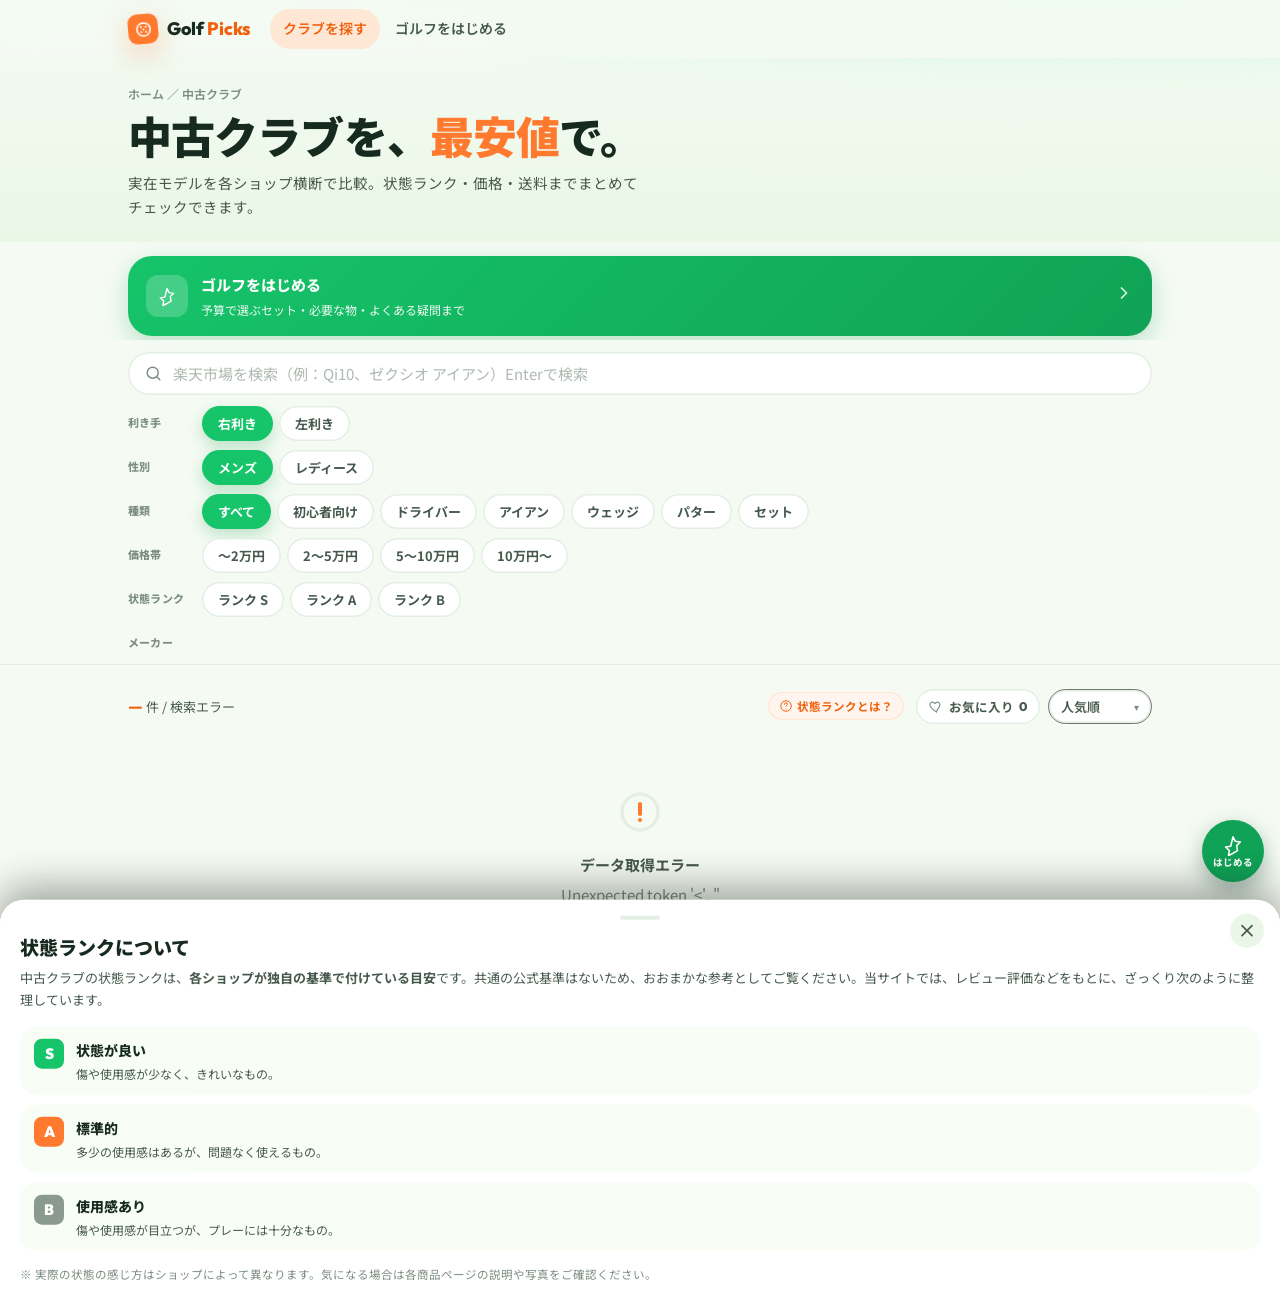
==== commit dc6c2f25: "Add files via upload" ====
--- a/clubs.html
+++ b/clubs.html
@@ -375,7 +375,8 @@
   <div class="wrap hd-in">
     <a class="logo" href="index.html"><span class="logo-mark"><svg width="17" height="17" viewBox="0 0 18 18" fill="none"><circle cx="9" cy="9" r="7" stroke="#fff" stroke-width="1.6"/><circle cx="9" cy="9" r="1" fill="#fff"/><circle cx="6.4" cy="6.4" r="1" fill="#fff"/><circle cx="11.6" cy="6.4" r="1" fill="#fff"/><circle cx="6.4" cy="11.6" r="1" fill="#fff"/><circle cx="11.6" cy="11.6" r="1" fill="#fff"/></svg></span><span class="logo-text">Golf <span>Picks</span></span></a>
     <nav class="hd-nav">
-      <a href="clubs.html" class="on">中古クラブ</a>
+      <a href="clubs.html" class="on">クラブを探す</a>
+      <a href="starter.html">ゴルフをはじめる</a>
     </nav>
     <div class="hd-actions">
       <button class="burger" aria-label="メニュー"><svg width="22" height="22" viewBox="0 0 22 22"><rect x="3" y="6" width="16" height="2" rx="1" fill="currentColor"/><rect x="3" y="10" width="16" height="2" rx="1" fill="currentColor"/><rect x="3" y="14" width="16" height="2" rx="1" fill="currentColor"/></svg></button>
@@ -488,7 +489,7 @@
 <footer class="ft">
   <div class="ft-in">
     <div class="ft-logo">Golf <span>Picks</span></div>
-    <div class="ft-links"><a href="clubs.html">中古クラブ</a><a href="index.html">ホーム</a></div>
+    <div class="ft-links"><a href="clubs.html">クラブを探す</a><a href="starter.html">ゴルフをはじめる</a><a href="index.html">ホーム</a></div>
     <div class="ft-copy">© 2026 Golf Picks.</div>
   </div>
 </footer>
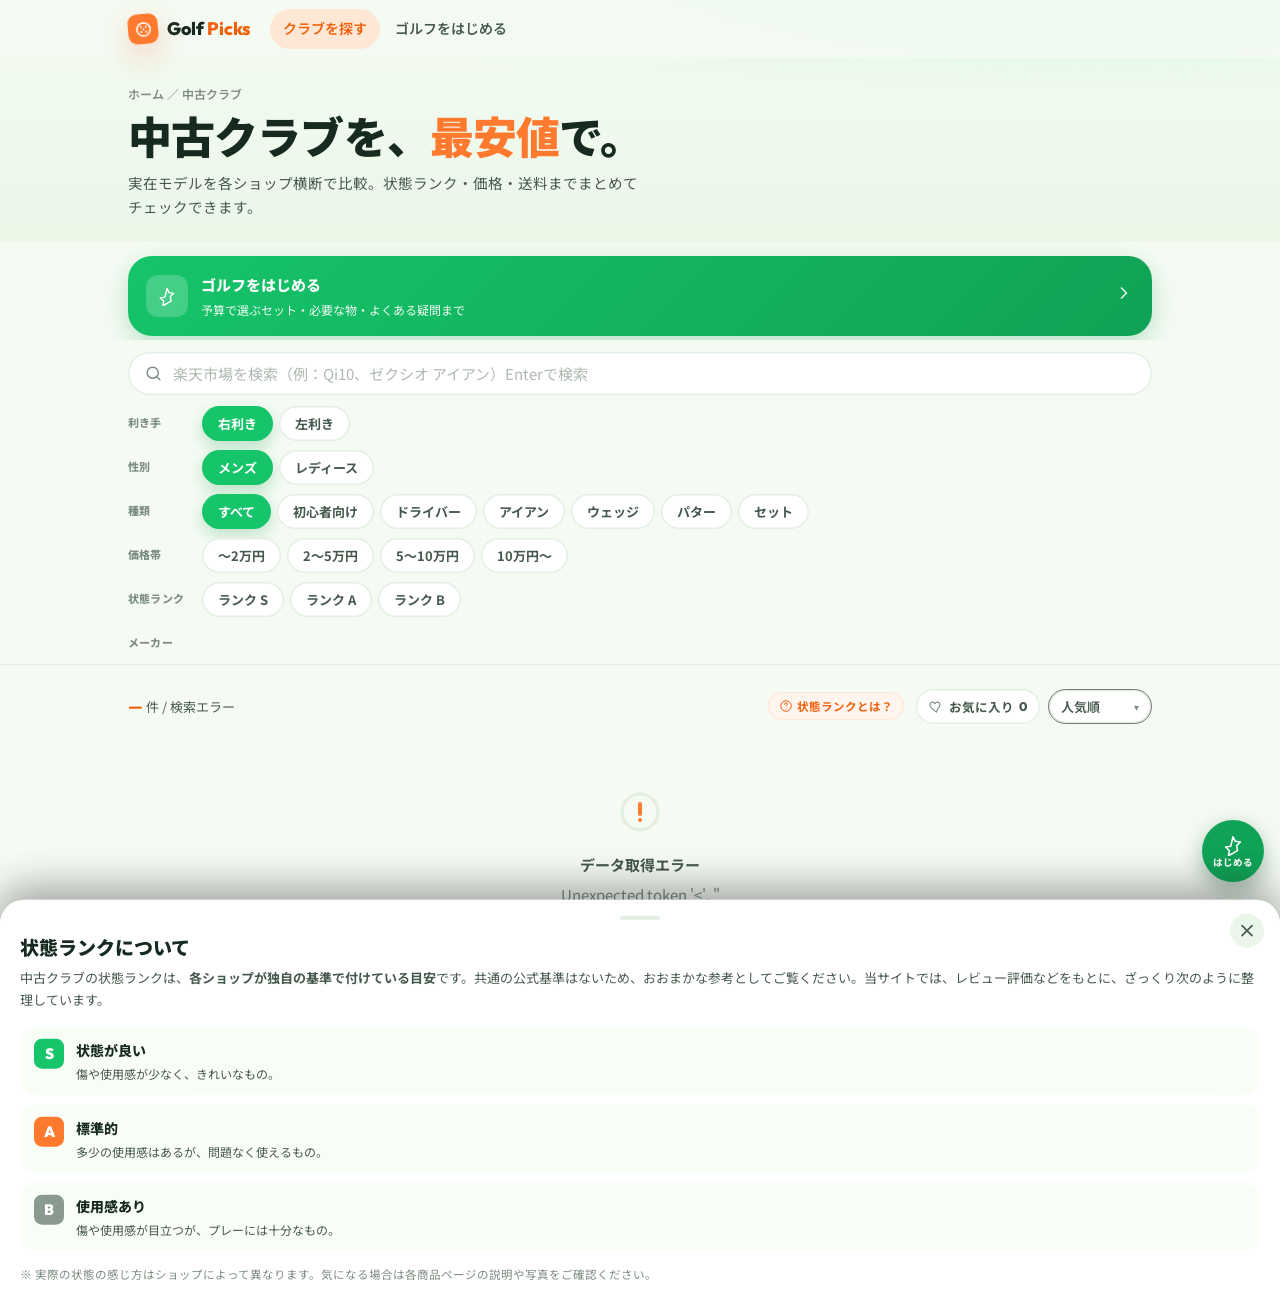
==== commit e73759fa: "Add files via upload" ====
--- a/clubs.html
+++ b/clubs.html
@@ -489,8 +489,8 @@
 <footer class="ft">
   <div class="ft-in">
     <div class="ft-logo">Golf <span>Picks</span></div>
-    <div class="ft-links"><a href="clubs.html">クラブを探す</a><a href="starter.html">ゴルフをはじめる</a><a href="index.html">ホーム</a></div>
-    <div class="ft-copy">© 2026 Golf Picks.</div>
+    <div class="ft-links"><a href="clubs.html">クラブを探す</a><a href="starter.html">ゴルフをはじめる</a><a href="index.html">ホーム</a><a href="policy.html">サイトポリシー</a></div>
+    <div class="ft-copy">当サイトはアフィリエイトプログラムを利用しています。<br>© 2026 Golf Picks.</div>
   </div>
 </footer>
 
